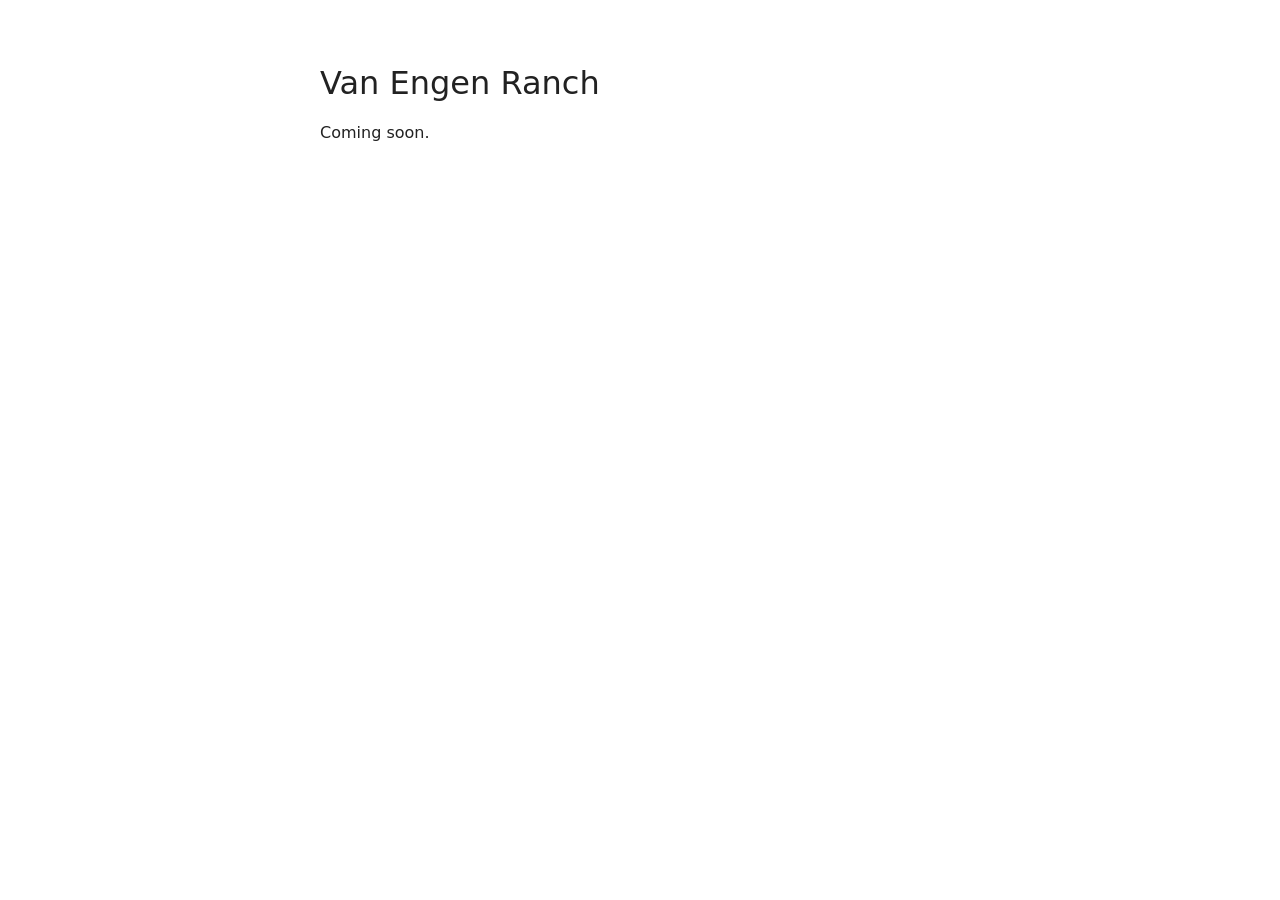
==== index.html @ 80fc8e25 "Initial commit: placeholder site" ====
<!DOCTYPE html>
<html lang="en">
<head>
  <meta charset="utf-8" />
  <meta name="viewport" content="width=device-width, initial-scale=1" />
  <title>Van Engen Ranch</title>
  <style>
    body { font-family: system-ui, sans-serif; max-width: 40rem; margin: 4rem auto; padding: 0 1rem; color: #222; }
    h1 { font-weight: 500; }
  </style>
</head>
<body>
  <h1>Van Engen Ranch</h1>
  <p>Coming soon.</p>
</body>
</html>
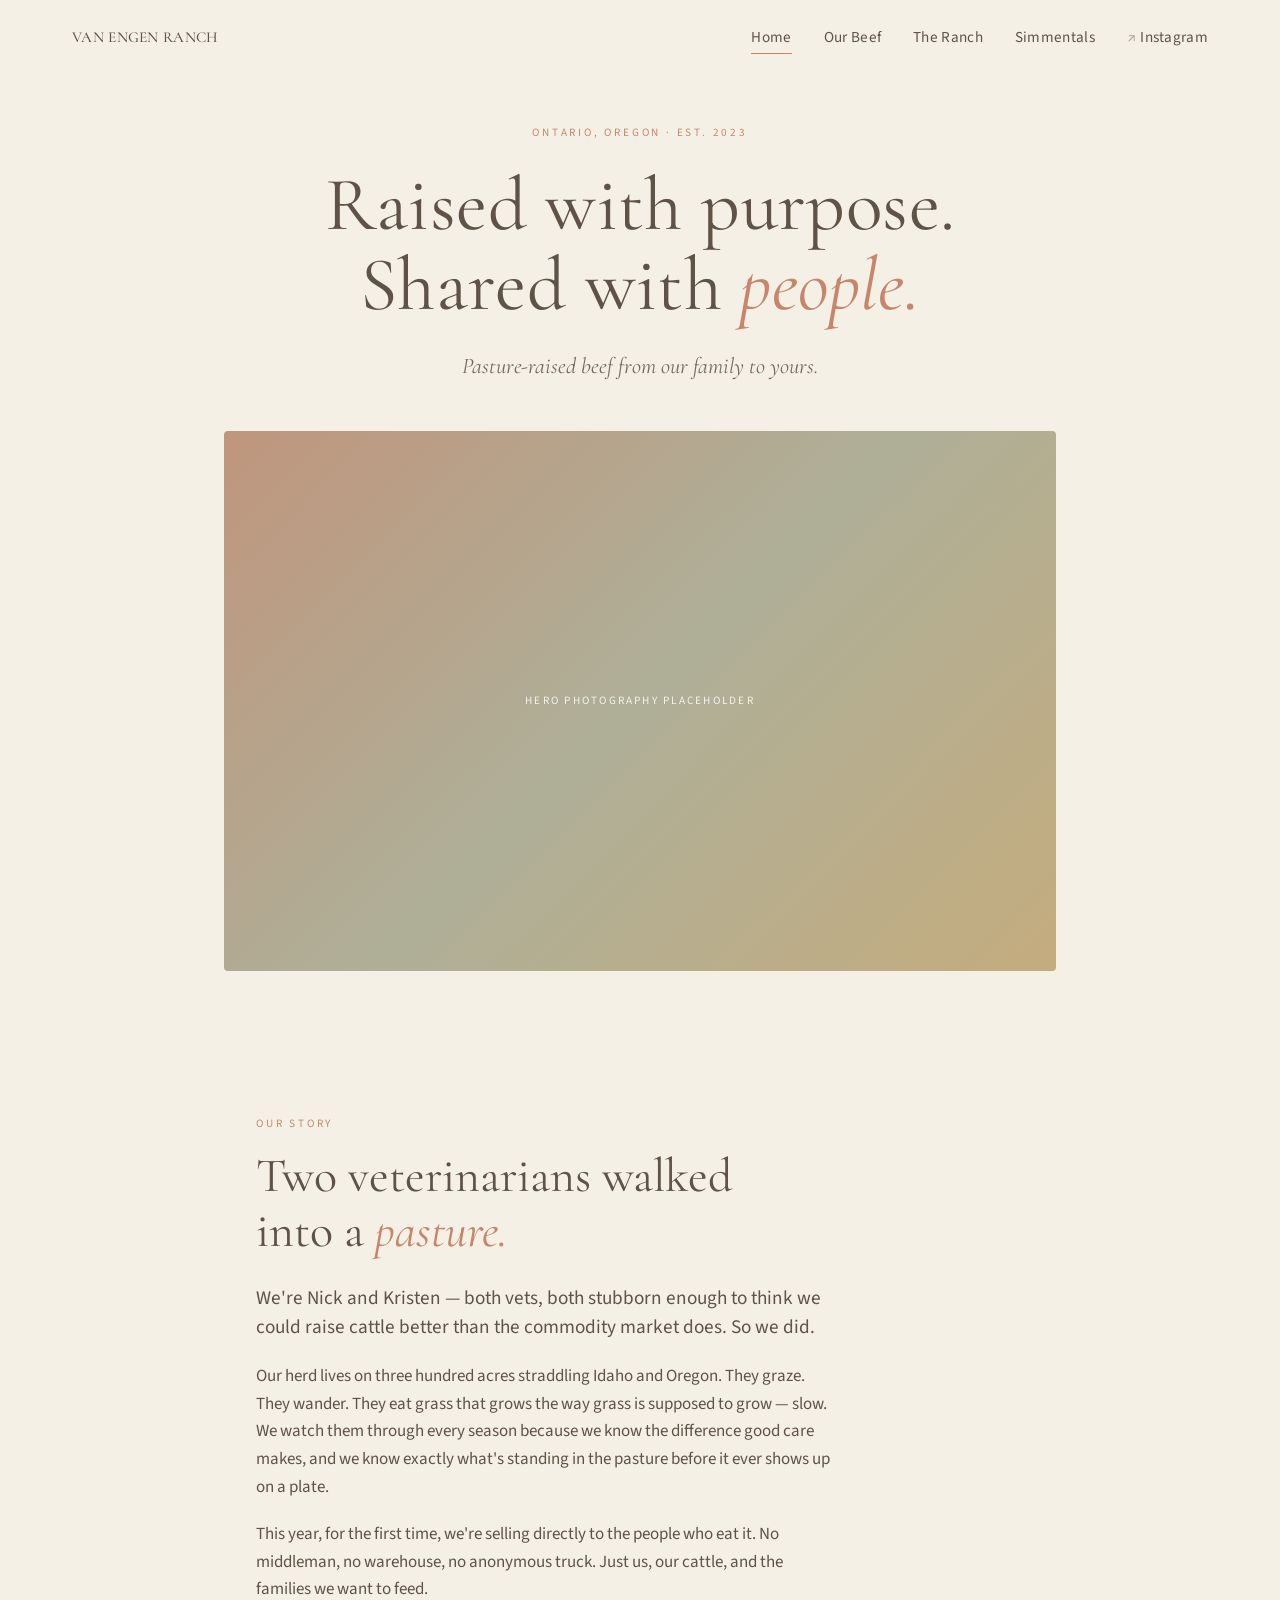
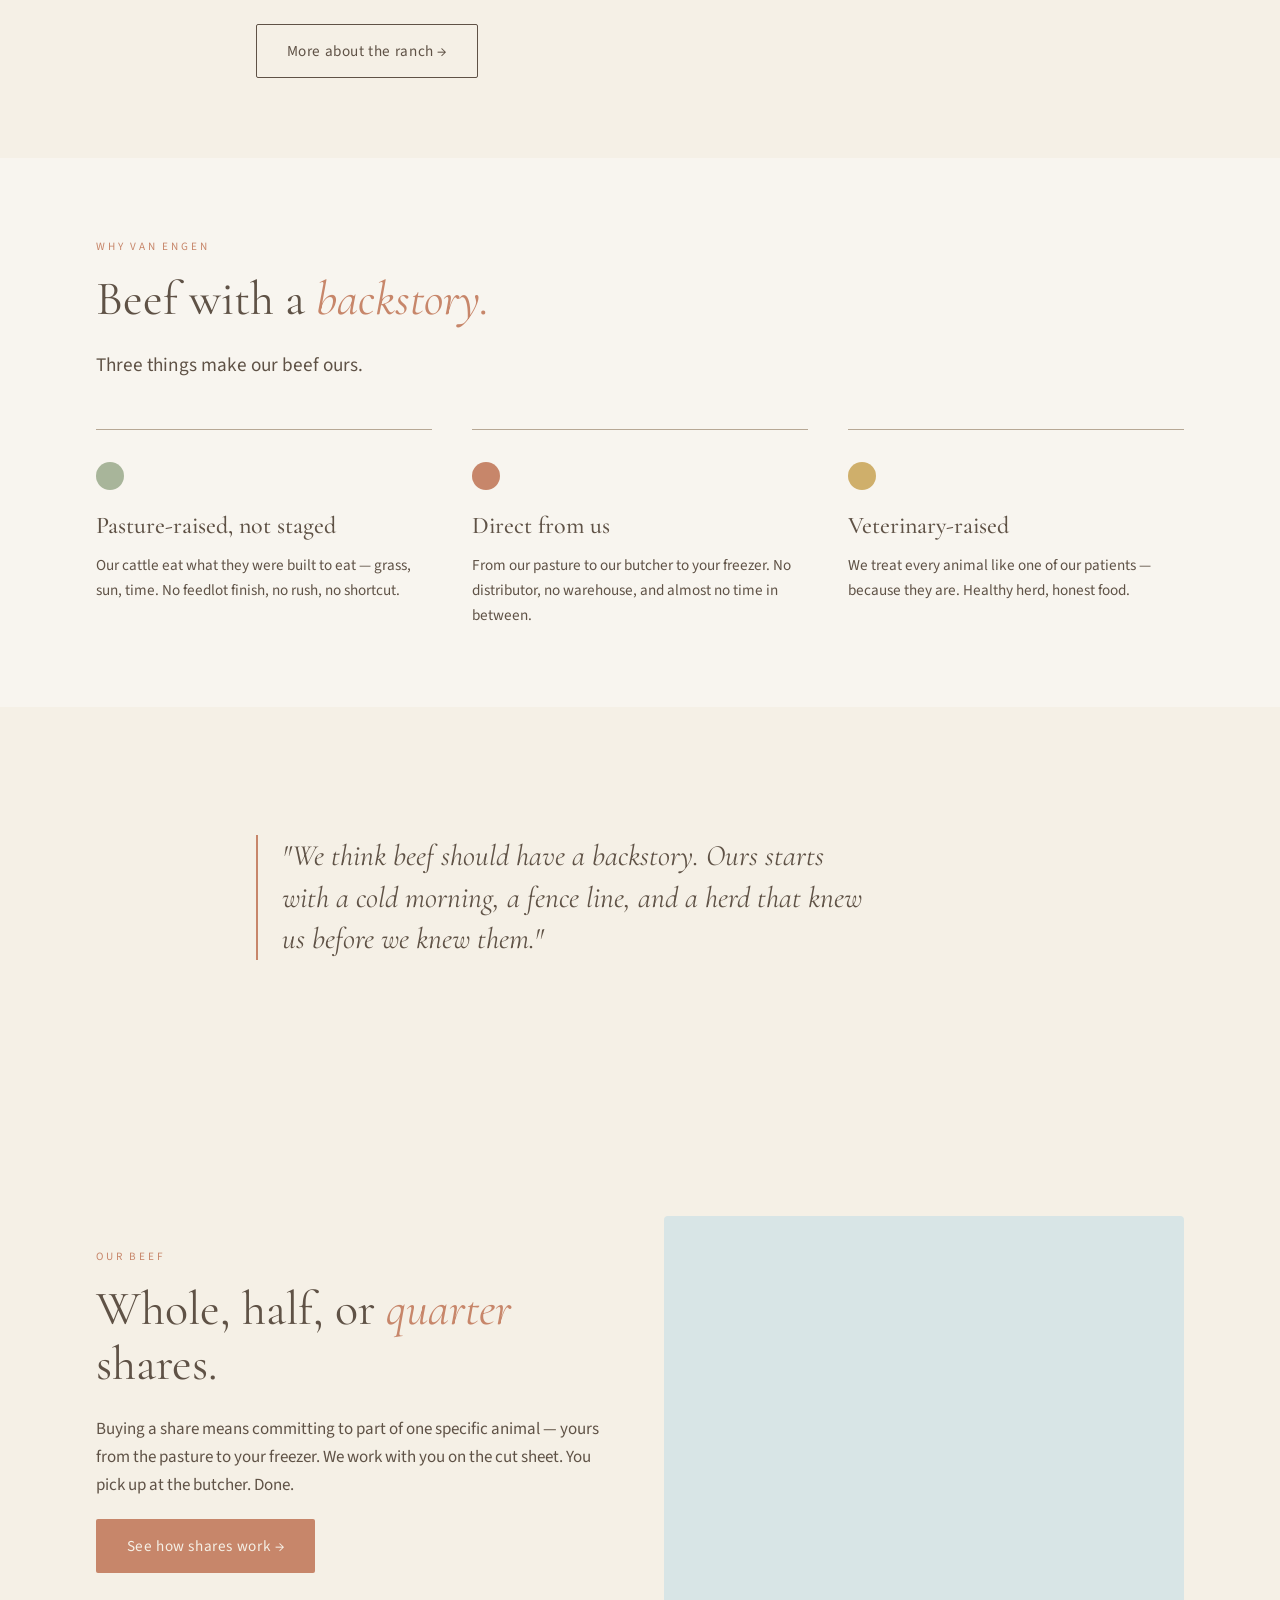
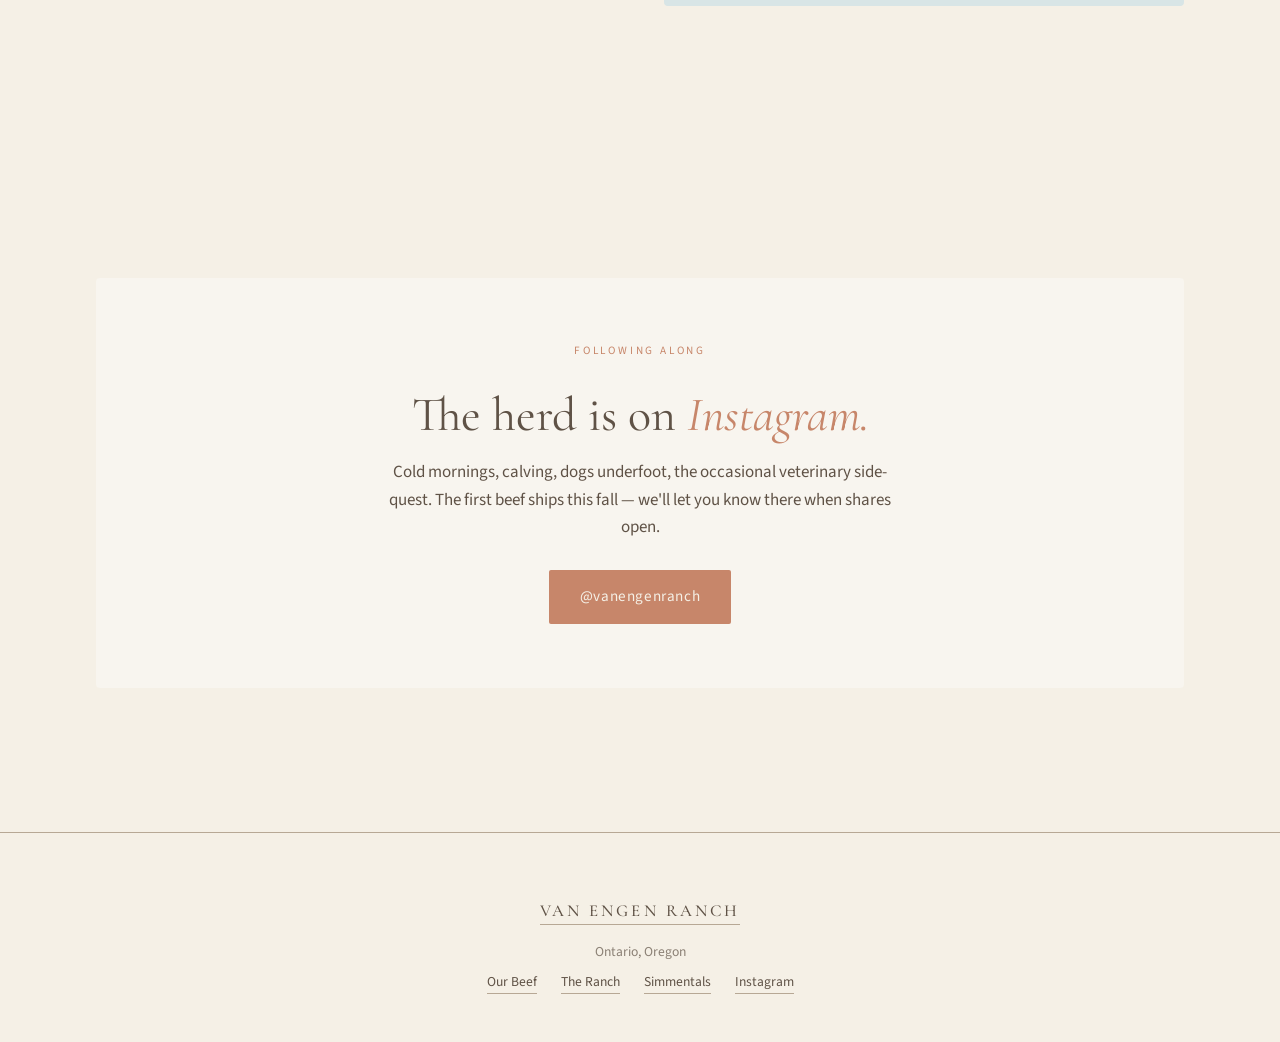
==== commit 632682f1: "Build consumer brand site + private Blueprint page - index.html: ranch-brand consumer home (cream/sa" ====
--- a/index.html
+++ b/index.html
@@ -1,16 +1,115 @@
 <!DOCTYPE html>
 <html lang="en">
 <head>
-  <meta charset="utf-8" />
-  <meta name="viewport" content="width=device-width, initial-scale=1" />
-  <title>Van Engen Ranch</title>
-  <style>
-    body { font-family: system-ui, sans-serif; max-width: 40rem; margin: 4rem auto; padding: 0 1rem; color: #222; }
-    h1 { font-weight: 500; }
-  </style>
+<meta charset="UTF-8">
+<meta name="viewport" content="width=device-width, initial-scale=1.0">
+<title>Van Engen Ranch — Pasture-raised beef from Ontario, Oregon</title>
+<meta name="description" content="Van Engen Ranch — pasture-raised beef from our family to yours. Two veterinarians raising cattle in Ontario, Oregon.">
+<link rel="preconnect" href="https://fonts.googleapis.com">
+<link rel="preconnect" href="https://fonts.gstatic.com" crossorigin>
+<link href="https://fonts.googleapis.com/css2?family=Cormorant+Garamond:ital,wght@0,400;0,500;0,600;1,400&family=Source+Sans+3:wght@300;400;500;600&display=swap" rel="stylesheet">
+<link rel="stylesheet" href="assets/css/ranch.css">
 </head>
 <body>
-  <h1>Van Engen Ranch</h1>
-  <p>Coming soon.</p>
+
+<nav class="site-nav">
+  <a href="/" class="brand">Van Engen Ranch</a>
+  <ul>
+    <li><a href="/" class="is-current">Home</a></li>
+    <li><a href="/beef.html">Our Beef</a></li>
+    <li><a href="/ranch.html">The Ranch</a></li>
+    <li><a href="/simmentals.html">Simmentals</a></li>
+    <li><a class="ig" href="https://instagram.com/vanengenranch" target="_blank" rel="noopener">Instagram</a></li>
+  </ul>
+</nav>
+
+<header class="hero">
+  <p class="hero-eyebrow">Ontario, Oregon · Est. 2023</p>
+  <h1>Raised with purpose.<br>Shared with <em>people.</em></h1>
+  <p class="hero-lede">Pasture-raised beef from our family to yours.</p>
+  <div class="photo hero-image"></div>
+</header>
+
+<section>
+  <div class="wrap narrow">
+    <p class="eyebrow">Our story</p>
+    <h2>Two veterinarians walked<br>into a <em>pasture.</em></h2>
+    <div class="prose">
+      <p class="lead">We're Nick and Kristen — both vets, both stubborn enough to think we could raise cattle better than the commodity market does. So we did.</p>
+      <p>Our herd lives on three hundred acres straddling Idaho and Oregon. They graze. They wander. They eat grass that grows the way grass is supposed to grow — slow. We watch them through every season because we know the difference good care makes, and we know exactly what's standing in the pasture before it ever shows up on a plate.</p>
+      <p>This year, for the first time, we're selling directly to the people who eat it. No middleman, no warehouse, no anonymous truck. Just us, our cattle, and the families we want to feed.</p>
+      <a class="btn btn-secondary" href="/ranch.html">More about the ranch →</a>
+    </div>
+  </div>
+</section>
+
+<section style="background: var(--bone);">
+  <div class="wrap">
+    <p class="eyebrow">Why Van Engen</p>
+    <h2>Beef with a <em>backstory.</em></h2>
+    <p class="lead">Three things make our beef ours.</p>
+
+    <div class="three-up">
+      <div class="feature">
+        <div class="icon sage"></div>
+        <h3>Pasture-raised, not staged</h3>
+        <p>Our cattle eat what they were built to eat — grass, sun, time. No feedlot finish, no rush, no shortcut.</p>
+      </div>
+      <div class="feature">
+        <div class="icon terracotta"></div>
+        <h3>Direct from us</h3>
+        <p>From our pasture to our butcher to your freezer. No distributor, no warehouse, and almost no time in between.</p>
+      </div>
+      <div class="feature">
+        <div class="icon straw"></div>
+        <h3>Veterinary-raised</h3>
+        <p>We treat every animal like one of our patients — because they are. Healthy herd, honest food.</p>
+      </div>
+    </div>
+  </div>
+</section>
+
+<section>
+  <div class="wrap narrow">
+    <blockquote class="pullquote">
+      "We think beef should have a backstory. Ours starts with a cold morning, a fence line, and a herd that knew us before we knew them."
+    </blockquote>
+  </div>
+</section>
+
+<section>
+  <div class="wrap">
+    <div class="split">
+      <div>
+        <p class="eyebrow">Our beef</p>
+        <h2>Whole, half, or <em>quarter</em> shares.</h2>
+        <p>Buying a share means committing to part of one specific animal — yours from the pasture to your freezer. We work with you on the cut sheet. You pick up at the butcher. Done.</p>
+        <a class="btn btn-primary" href="/beef.html">See how shares work →</a>
+      </div>
+      <div class="photo standard"></div>
+    </div>
+  </div>
+</section>
+
+<section>
+  <div class="cta-block">
+    <p class="eyebrow">Following along</p>
+    <h2>The herd is on <em>Instagram.</em></h2>
+    <p>Cold mornings, calving, dogs underfoot, the occasional veterinary side-quest. The first beef ships this fall — we'll let you know there when shares open.</p>
+    <a class="btn btn-primary" href="https://instagram.com/vanengenranch" target="_blank" rel="noopener">@vanengenranch</a>
+  </div>
+</section>
+
+<footer class="site-footer">
+  <a href="/" class="brand">Van Engen Ranch</a>
+  <div class="meta">Ontario, Oregon</div>
+  <div class="footer-links">
+    <a href="/beef.html">Our Beef</a>
+    <a href="/ranch.html">The Ranch</a>
+    <a href="/simmentals.html">Simmentals</a>
+    <a href="https://instagram.com/vanengenranch" target="_blank" rel="noopener">Instagram</a>
+  </div>
+</footer>
+
 </body>
 </html>
--- a/assets/css/ranch.css
+++ b/assets/css/ranch.css
@@ -0,0 +1,361 @@
+:root {
+  --cream: #F5F0E6;
+  --bone: #F8F5EF;
+  --sage: #A8B59A;
+  --terracotta: #C7866A;
+  --terracotta-dim: #b67159;
+  --golden-straw: #CFAF6B;
+  --sky-haze: #D8E5E6;
+  --earth-ink: #5F5246;
+  --weathered-wood: #B7A895;
+  --faded-denim: #8294A1;
+  --display: 'Cormorant Garamond', Georgia, serif;
+  --body: 'Source Sans 3', system-ui, -apple-system, sans-serif;
+  --content-width: 68rem;
+  --reading-width: 36rem;
+}
+
+*, *::before, *::after { box-sizing: border-box; margin: 0; padding: 0; }
+html { scroll-behavior: smooth; }
+body {
+  background: var(--cream);
+  color: var(--earth-ink);
+  font-family: var(--body);
+  font-size: 1.0625rem;
+  line-height: 1.625;
+  -webkit-font-smoothing: antialiased;
+}
+
+a { color: inherit; }
+
+/* NAV */
+.site-nav {
+  display: flex;
+  justify-content: space-between;
+  align-items: center;
+  padding: 1.5rem 2rem;
+  max-width: 1200px;
+  margin: 0 auto;
+  flex-wrap: wrap;
+  gap: 1rem;
+}
+.brand {
+  font-family: var(--display);
+  font-size: 1.05rem;
+  font-weight: 500;
+  letter-spacing: 0.18em;
+  text-transform: uppercase;
+  color: var(--earth-ink);
+  text-decoration: none;
+}
+.site-nav ul {
+  list-style: none;
+  display: flex;
+  gap: 2rem;
+  align-items: center;
+}
+.site-nav a {
+  color: var(--earth-ink);
+  text-decoration: none;
+  font-size: 0.95rem;
+  letter-spacing: 0.02em;
+  transition: color 0.15s;
+  position: relative;
+}
+.site-nav a:hover { color: var(--terracotta); }
+.site-nav a.is-current::after {
+  content: '';
+  position: absolute;
+  left: 0; right: 0; bottom: -6px;
+  height: 1px;
+  background: var(--terracotta);
+}
+.site-nav .ig::before {
+  content: '↗';
+  margin-right: 0.25rem;
+  opacity: 0.5;
+}
+
+/* HERO */
+.hero {
+  padding: 3rem 2rem 4rem;
+  text-align: center;
+  max-width: 56rem;
+  margin: 0 auto;
+}
+.hero-eyebrow {
+  font-size: 0.7rem;
+  letter-spacing: 0.25em;
+  text-transform: uppercase;
+  color: var(--terracotta);
+  margin-bottom: 1.5rem;
+}
+.hero h1 {
+  font-family: var(--display);
+  font-weight: 400;
+  font-size: clamp(2.6rem, 6vw, 4.75rem);
+  line-height: 1.05;
+  letter-spacing: 0.005em;
+  margin-bottom: 1.5rem;
+  color: var(--earth-ink);
+}
+.hero h1 em { font-style: italic; color: var(--terracotta); }
+.hero-lede {
+  font-family: var(--display);
+  font-style: italic;
+  font-weight: 400;
+  font-size: clamp(1.15rem, 2vw, 1.4rem);
+  color: var(--earth-ink);
+  opacity: 0.85;
+  max-width: 32rem;
+  margin: 0 auto;
+  line-height: 1.5;
+}
+
+/* PHOTO PLACEHOLDERS */
+.photo {
+  background: var(--sky-haze);
+  border-radius: 4px;
+  display: grid;
+  place-content: center;
+  font-size: 0.7rem;
+  letter-spacing: 0.2em;
+  text-transform: uppercase;
+  color: var(--faded-denim);
+  position: relative;
+  overflow: hidden;
+}
+.photo.wide { aspect-ratio: 16 / 9; }
+.photo.tall { aspect-ratio: 3 / 4; }
+.photo.square { aspect-ratio: 1 / 1; }
+.photo.standard { aspect-ratio: 4 / 3; }
+.photo.hero-image {
+  margin-top: 3rem;
+  height: 60vh;
+  min-height: 380px;
+  background:
+    linear-gradient(135deg, rgba(199,134,106,0.55) 0%, rgba(168,181,154,0.55) 50%, rgba(207,175,107,0.55) 100%),
+    var(--weathered-wood);
+}
+.photo.hero-image::after {
+  content: 'Hero photography placeholder';
+  color: rgba(255,255,255,0.85);
+}
+
+/* SECTIONS */
+section { padding: 5rem 2rem; }
+.wrap {
+  max-width: var(--content-width);
+  margin: 0 auto;
+}
+.wrap.narrow { max-width: 48rem; }
+.wrap.reading { max-width: var(--reading-width); }
+
+.eyebrow {
+  font-size: 0.7rem;
+  letter-spacing: 0.25em;
+  text-transform: uppercase;
+  color: var(--terracotta);
+  margin-bottom: 1rem;
+}
+
+h2 {
+  font-family: var(--display);
+  font-weight: 400;
+  font-size: clamp(2rem, 4vw, 3rem);
+  line-height: 1.15;
+  margin-bottom: 1.5rem;
+  color: var(--earth-ink);
+}
+h2 em { font-style: italic; color: var(--terracotta); }
+
+h3 {
+  font-family: var(--display);
+  font-weight: 500;
+  font-size: 1.5rem;
+  margin-bottom: 0.5rem;
+  color: var(--earth-ink);
+}
+
+p { margin-bottom: 1.25rem; }
+p.lead {
+  font-size: 1.2rem;
+  line-height: 1.55;
+  max-width: var(--reading-width);
+}
+.prose p { max-width: var(--reading-width); }
+
+/* THREE-UP */
+.three-up {
+  display: grid;
+  grid-template-columns: repeat(auto-fit, minmax(220px, 1fr));
+  gap: 2.5rem;
+  margin-top: 3rem;
+}
+.feature {
+  padding-top: 2rem;
+  border-top: 1px solid var(--weathered-wood);
+}
+.feature .icon {
+  width: 1.75rem;
+  height: 1.75rem;
+  border-radius: 50%;
+  margin-bottom: 1rem;
+}
+.feature .icon.sage { background: var(--sage); }
+.feature .icon.terracotta { background: var(--terracotta); }
+.feature .icon.straw { background: var(--golden-straw); }
+.feature p {
+  font-size: 0.95rem;
+  margin-bottom: 0;
+}
+
+/* PULL QUOTE */
+.pullquote {
+  font-family: var(--display);
+  font-style: italic;
+  font-weight: 400;
+  font-size: clamp(1.4rem, 3vw, 1.85rem);
+  line-height: 1.4;
+  color: var(--earth-ink);
+  border-left: 2px solid var(--terracotta);
+  padding-left: 1.5rem;
+  margin: 3rem 0;
+  max-width: 38rem;
+}
+
+/* BUTTONS */
+.btn {
+  display: inline-block;
+  padding: 0.85rem 1.85rem;
+  font-family: var(--body);
+  font-size: 0.95rem;
+  letter-spacing: 0.04em;
+  border-radius: 2px;
+  text-decoration: none;
+  transition: all 0.15s;
+  border: 1px solid transparent;
+  cursor: pointer;
+}
+.btn-primary { background: var(--terracotta); color: var(--cream); }
+.btn-primary:hover { background: var(--terracotta-dim); }
+.btn-secondary {
+  background: transparent;
+  color: var(--earth-ink);
+  border-color: var(--earth-ink);
+}
+.btn-secondary:hover { background: var(--earth-ink); color: var(--cream); }
+
+/* PHOTO GRID */
+.photo-grid {
+  display: grid;
+  grid-template-columns: repeat(auto-fit, minmax(220px, 1fr));
+  gap: 1rem;
+  margin: 3rem 0;
+}
+.photo-grid .photo { aspect-ratio: 1; }
+
+/* SHARE OPTIONS */
+.shares {
+  display: grid;
+  grid-template-columns: repeat(auto-fit, minmax(220px, 1fr));
+  gap: 1.5rem;
+  margin-top: 3rem;
+}
+.share {
+  background: var(--bone);
+  border: 1px solid var(--weathered-wood);
+  padding: 2rem;
+  border-radius: 4px;
+}
+.share .label {
+  font-size: 0.7rem;
+  letter-spacing: 0.2em;
+  text-transform: uppercase;
+  color: var(--terracotta);
+  margin-bottom: 0.5rem;
+}
+.share h3 { font-size: 1.75rem; margin-bottom: 0.75rem; }
+.share .yield {
+  font-family: var(--display);
+  font-style: italic;
+  font-size: 1.05rem;
+  color: var(--earth-ink);
+  opacity: 0.8;
+  margin-bottom: 1rem;
+}
+.share p {
+  font-size: 0.92rem;
+  margin-bottom: 0;
+}
+.share.featured {
+  background: var(--sky-haze);
+  border-color: var(--faded-denim);
+}
+
+/* CTA BLOCK */
+.cta-block {
+  text-align: center;
+  background: var(--bone);
+  padding: 4rem 2rem;
+  border-radius: 4px;
+  margin: 4rem auto 0;
+  max-width: var(--content-width);
+}
+.cta-block h2 { margin-bottom: 1rem; }
+.cta-block p { max-width: 32rem; margin: 0 auto 1.75rem; }
+
+/* SPLIT (image + text) */
+.split {
+  display: grid;
+  grid-template-columns: 1fr 1fr;
+  gap: 3rem;
+  align-items: center;
+  margin: 3rem 0;
+}
+.split.reverse { direction: rtl; }
+.split.reverse > * { direction: ltr; }
+@media (max-width: 720px) {
+  .split { grid-template-columns: 1fr; gap: 2rem; }
+}
+
+/* FOOTER */
+.site-footer {
+  margin-top: 4rem;
+  padding: 4rem 2rem 3rem;
+  text-align: center;
+  border-top: 1px solid var(--weathered-wood);
+}
+.site-footer .brand { display: inline-block; margin-bottom: 1rem; }
+.site-footer .meta {
+  font-size: 0.85rem;
+  color: var(--earth-ink);
+  opacity: 0.7;
+  margin-bottom: 0.5rem;
+}
+.site-footer a {
+  color: var(--earth-ink);
+  text-decoration: none;
+  border-bottom: 1px solid var(--weathered-wood);
+  transition: color 0.15s, border-color 0.15s;
+}
+.site-footer a:hover {
+  color: var(--terracotta);
+  border-color: var(--terracotta);
+}
+.site-footer .footer-links {
+  display: flex;
+  justify-content: center;
+  gap: 1.5rem;
+  flex-wrap: wrap;
+  margin-top: 0.5rem;
+  font-size: 0.85rem;
+}
+
+@media (max-width: 640px) {
+  .site-nav { padding: 1rem 1.25rem; }
+  .site-nav ul { gap: 1.1rem; font-size: 0.88rem; }
+  section { padding: 3.5rem 1.25rem; }
+  .hero { padding: 2rem 1.25rem 3rem; }
+  .pullquote { padding-left: 1rem; margin: 2rem 0; }
+}
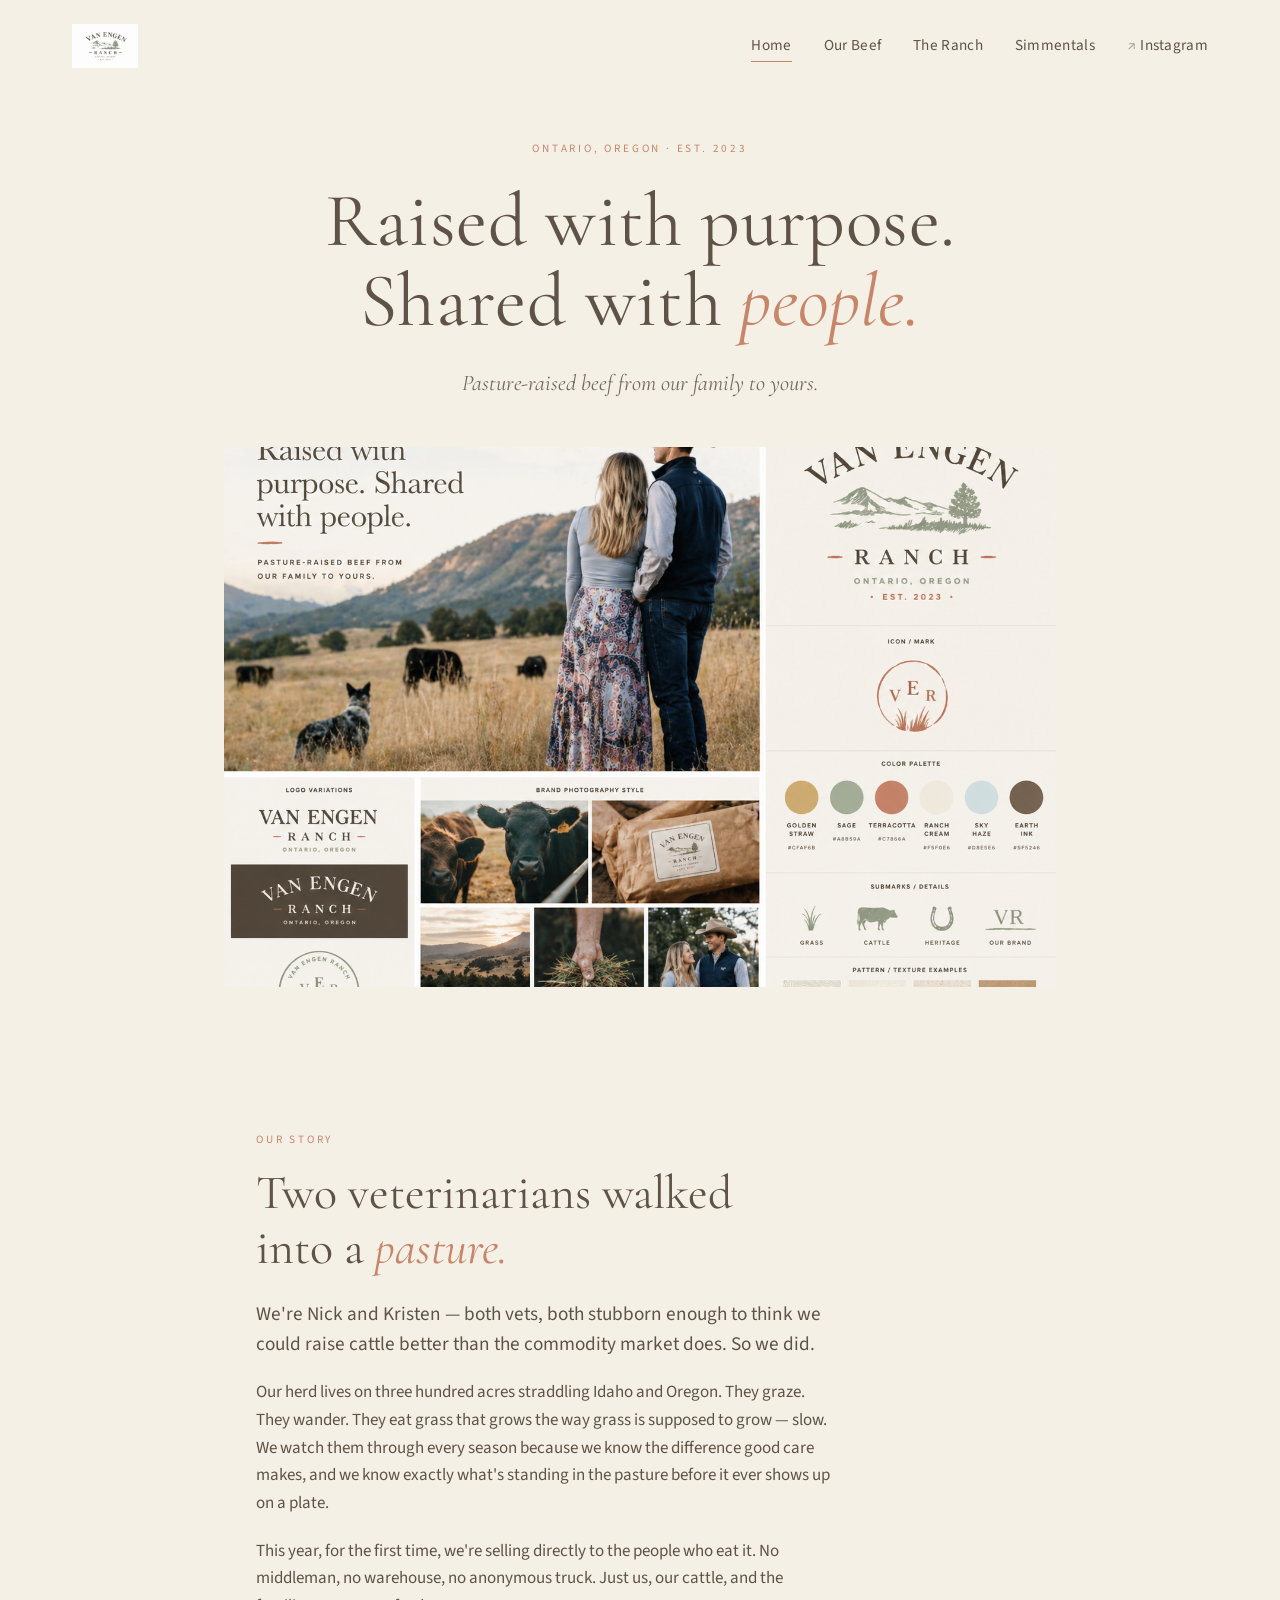
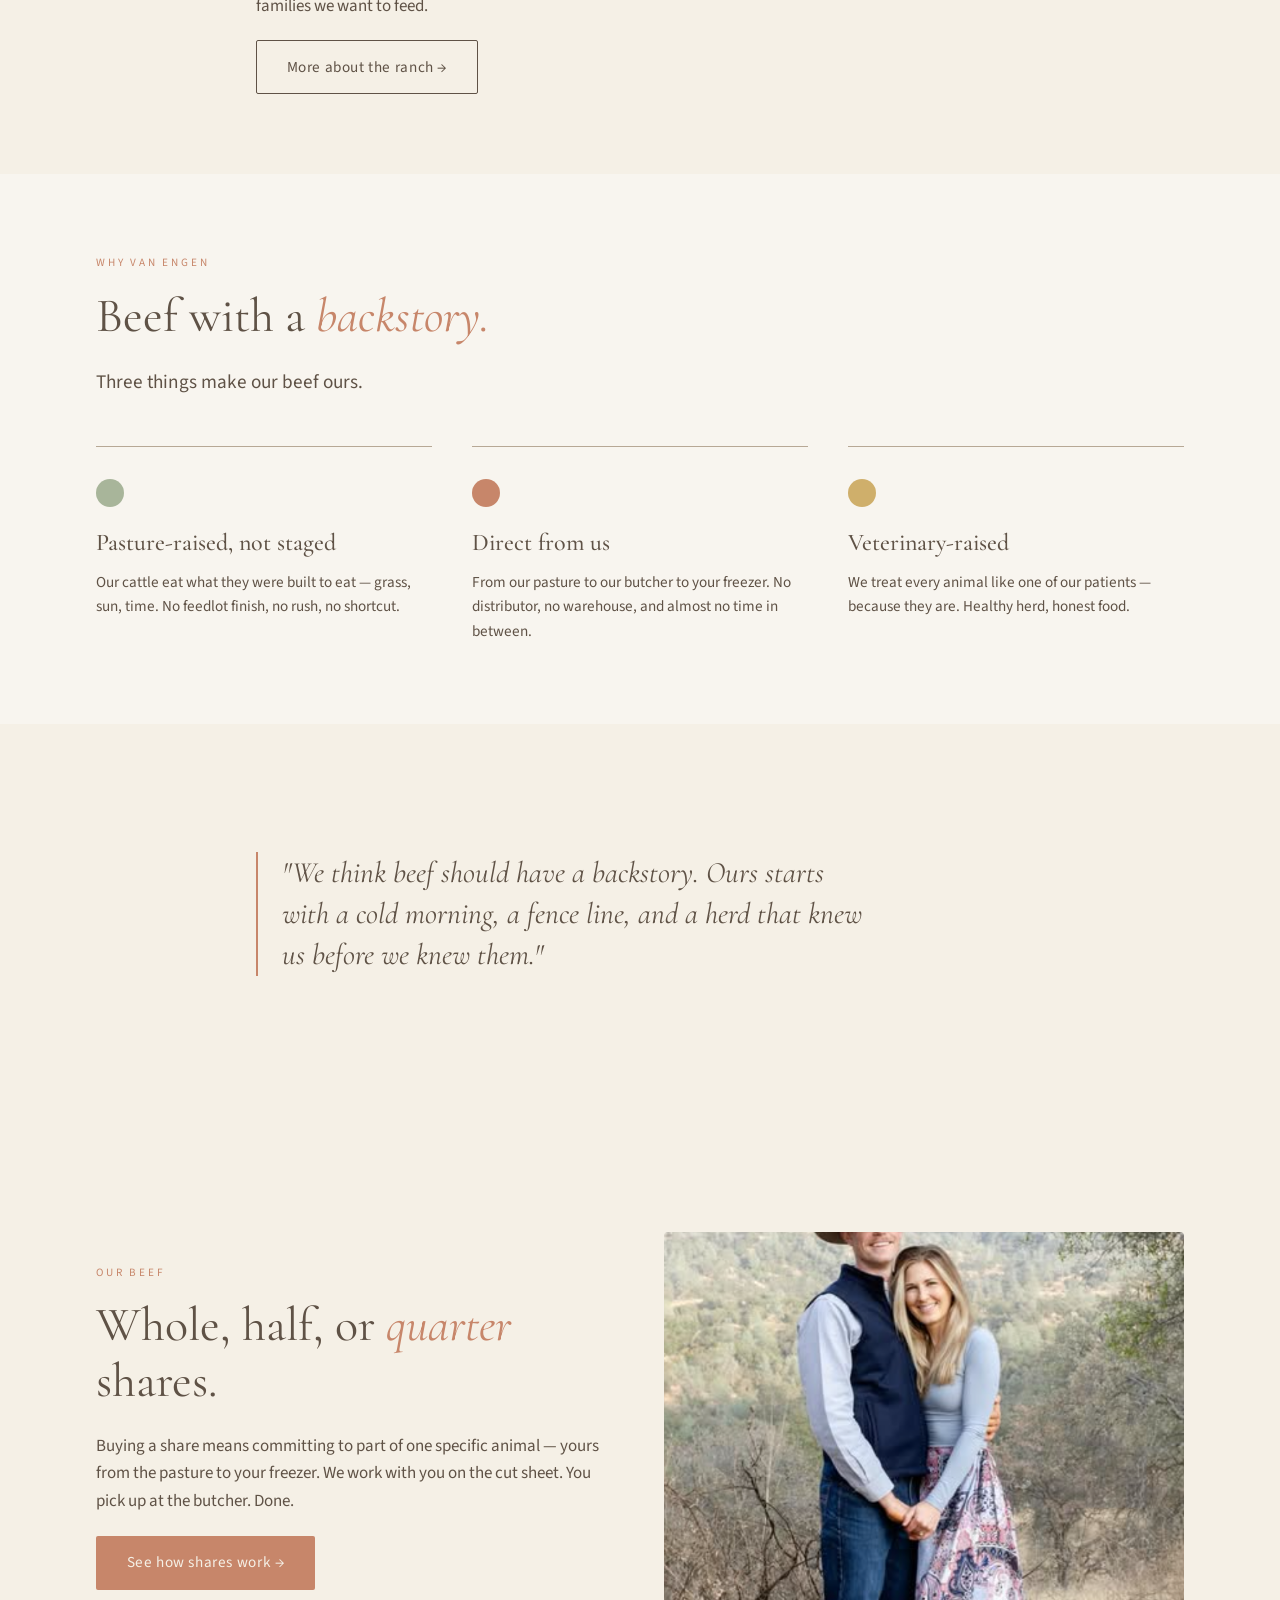
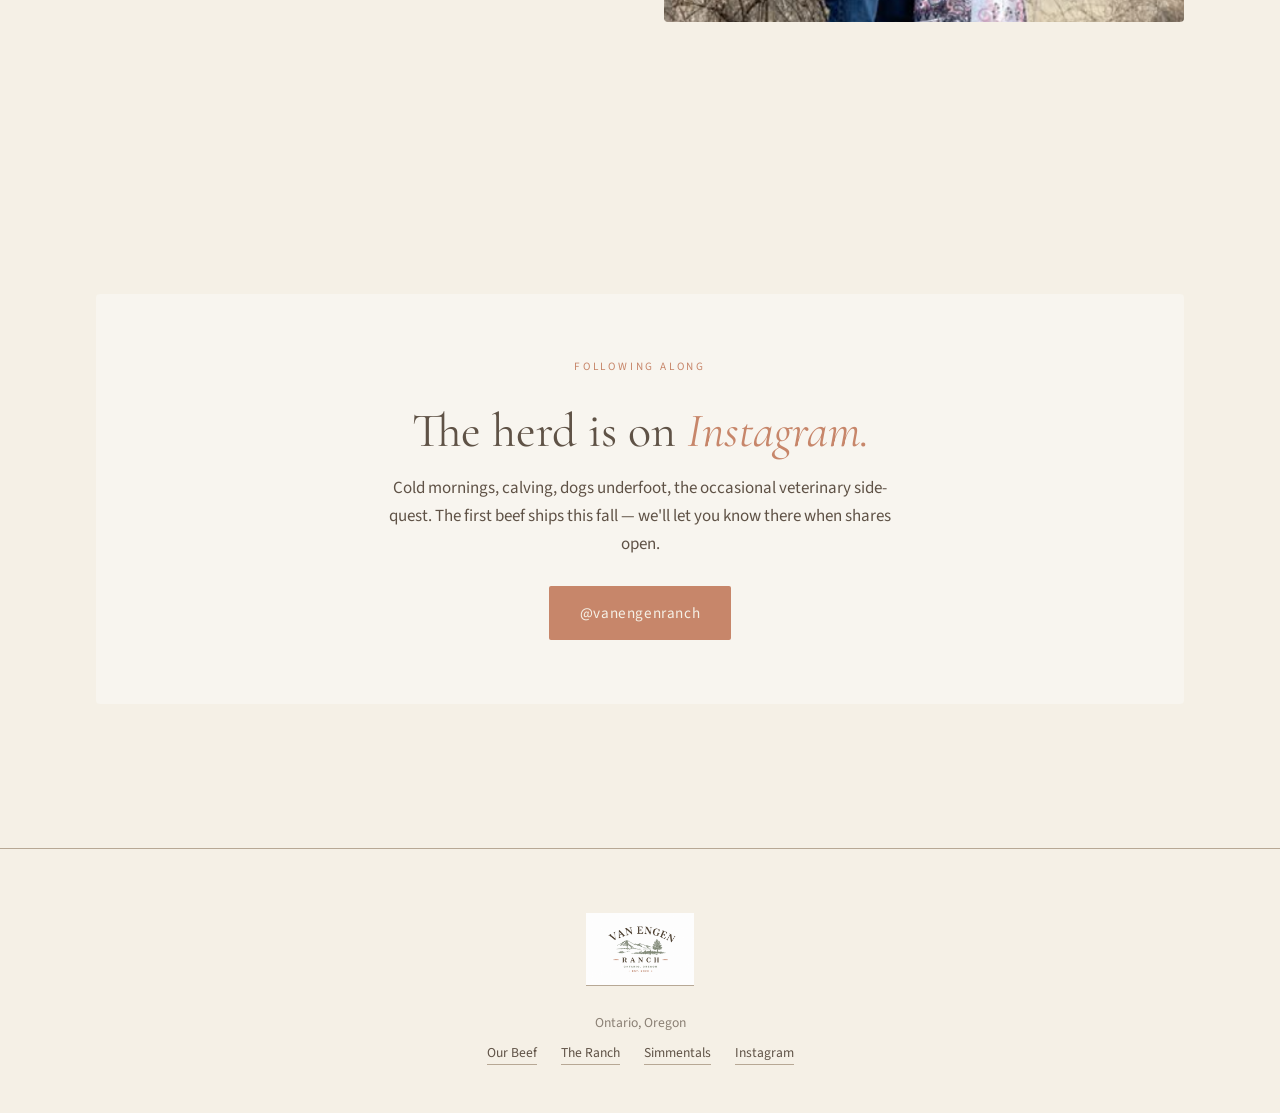
==== commit b37ceac4: "Wire in logo (nav/footer) and moodboard/couple photo as hero images" ====
--- a/index.html
+++ b/index.html
@@ -13,7 +13,7 @@
 <body>
 
 <nav class="site-nav">
-  <a href="/" class="brand">Van Engen Ranch</a>
+  <a href="/" class="brand" aria-label="Van Engen Ranch"><img src="assets/Logo.png" alt="Van Engen Ranch"></a>
   <ul>
     <li><a href="/" class="is-current">Home</a></li>
     <li><a href="/beef.html">Our Beef</a></li>
@@ -27,7 +27,7 @@
   <p class="hero-eyebrow">Ontario, Oregon · Est. 2023</p>
   <h1>Raised with purpose.<br>Shared with <em>people.</em></h1>
   <p class="hero-lede">Pasture-raised beef from our family to yours.</p>
-  <div class="photo hero-image"></div>
+  <div class="photo hero-image has-image" style="background-image: url('assets/BrandMoodboard.png');"></div>
 </header>
 
 <section>
@@ -86,7 +86,7 @@
         <p>Buying a share means committing to part of one specific animal — yours from the pasture to your freezer. We work with you on the cut sheet. You pick up at the butcher. Done.</p>
         <a class="btn btn-primary" href="/beef.html">See how shares work →</a>
       </div>
-      <div class="photo standard"></div>
+      <div class="photo standard has-image" style="background-image: url('assets/KP_Nick.png');"></div>
     </div>
   </div>
 </section>
@@ -101,7 +101,7 @@
 </section>
 
 <footer class="site-footer">
-  <a href="/" class="brand">Van Engen Ranch</a>
+  <a href="/" class="brand" aria-label="Van Engen Ranch"><img src="assets/Logo.png" alt="Van Engen Ranch"></a>
   <div class="meta">Ontario, Oregon</div>
   <div class="footer-links">
     <a href="/beef.html">Our Beef</a>
--- a/assets/css/ranch.css
+++ b/assets/css/ranch.css
@@ -47,6 +47,17 @@
   text-transform: uppercase;
   color: var(--earth-ink);
   text-decoration: none;
+  display: inline-flex;
+  align-items: center;
+}
+.brand img {
+  display: block;
+  height: 44px;
+  width: auto;
+}
+.site-footer .brand img {
+  height: 72px;
+  margin: 0 auto;
 }
 .site-nav ul {
   list-style: none;
@@ -141,6 +152,11 @@
   content: 'Hero photography placeholder';
   color: rgba(255,255,255,0.85);
 }
+.photo.has-image {
+  background-size: cover;
+  background-position: center;
+}
+.photo.has-image::after { content: none; }
 
 /* SECTIONS */
 section { padding: 5rem 2rem; }
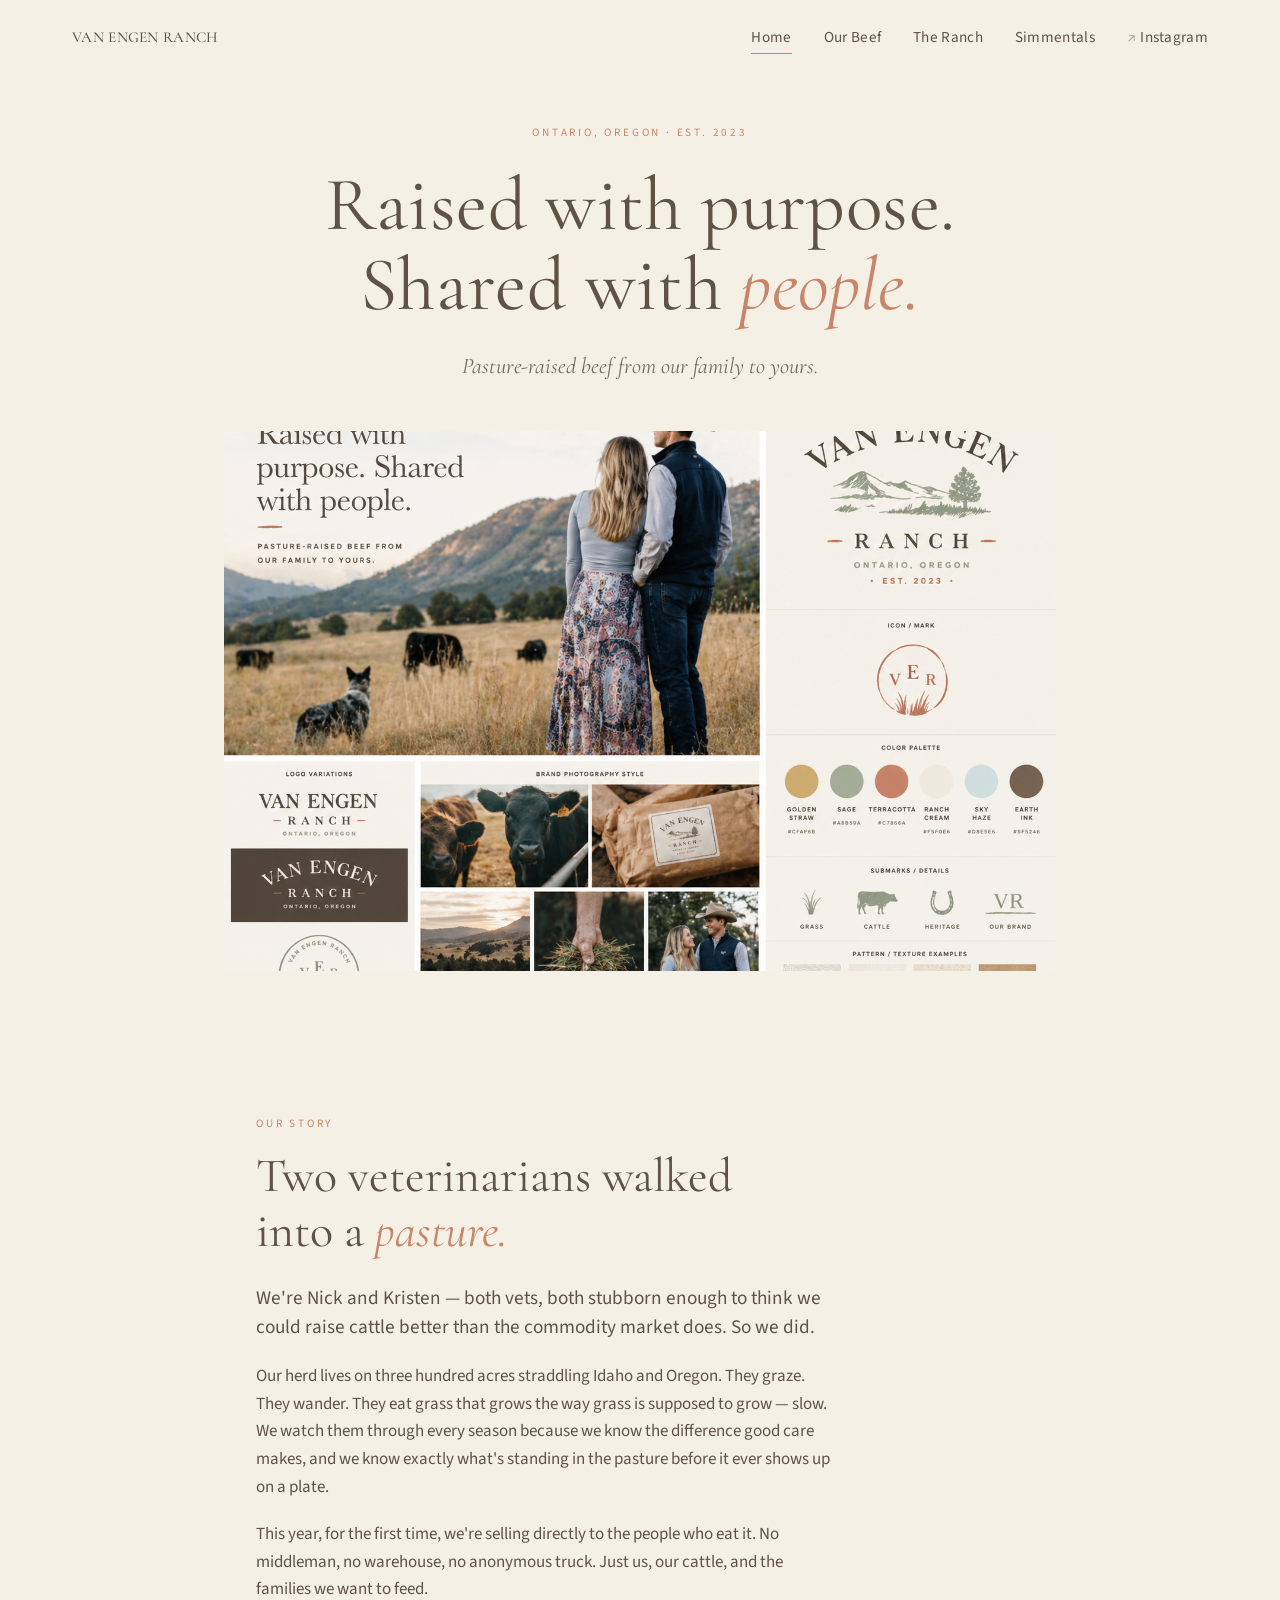
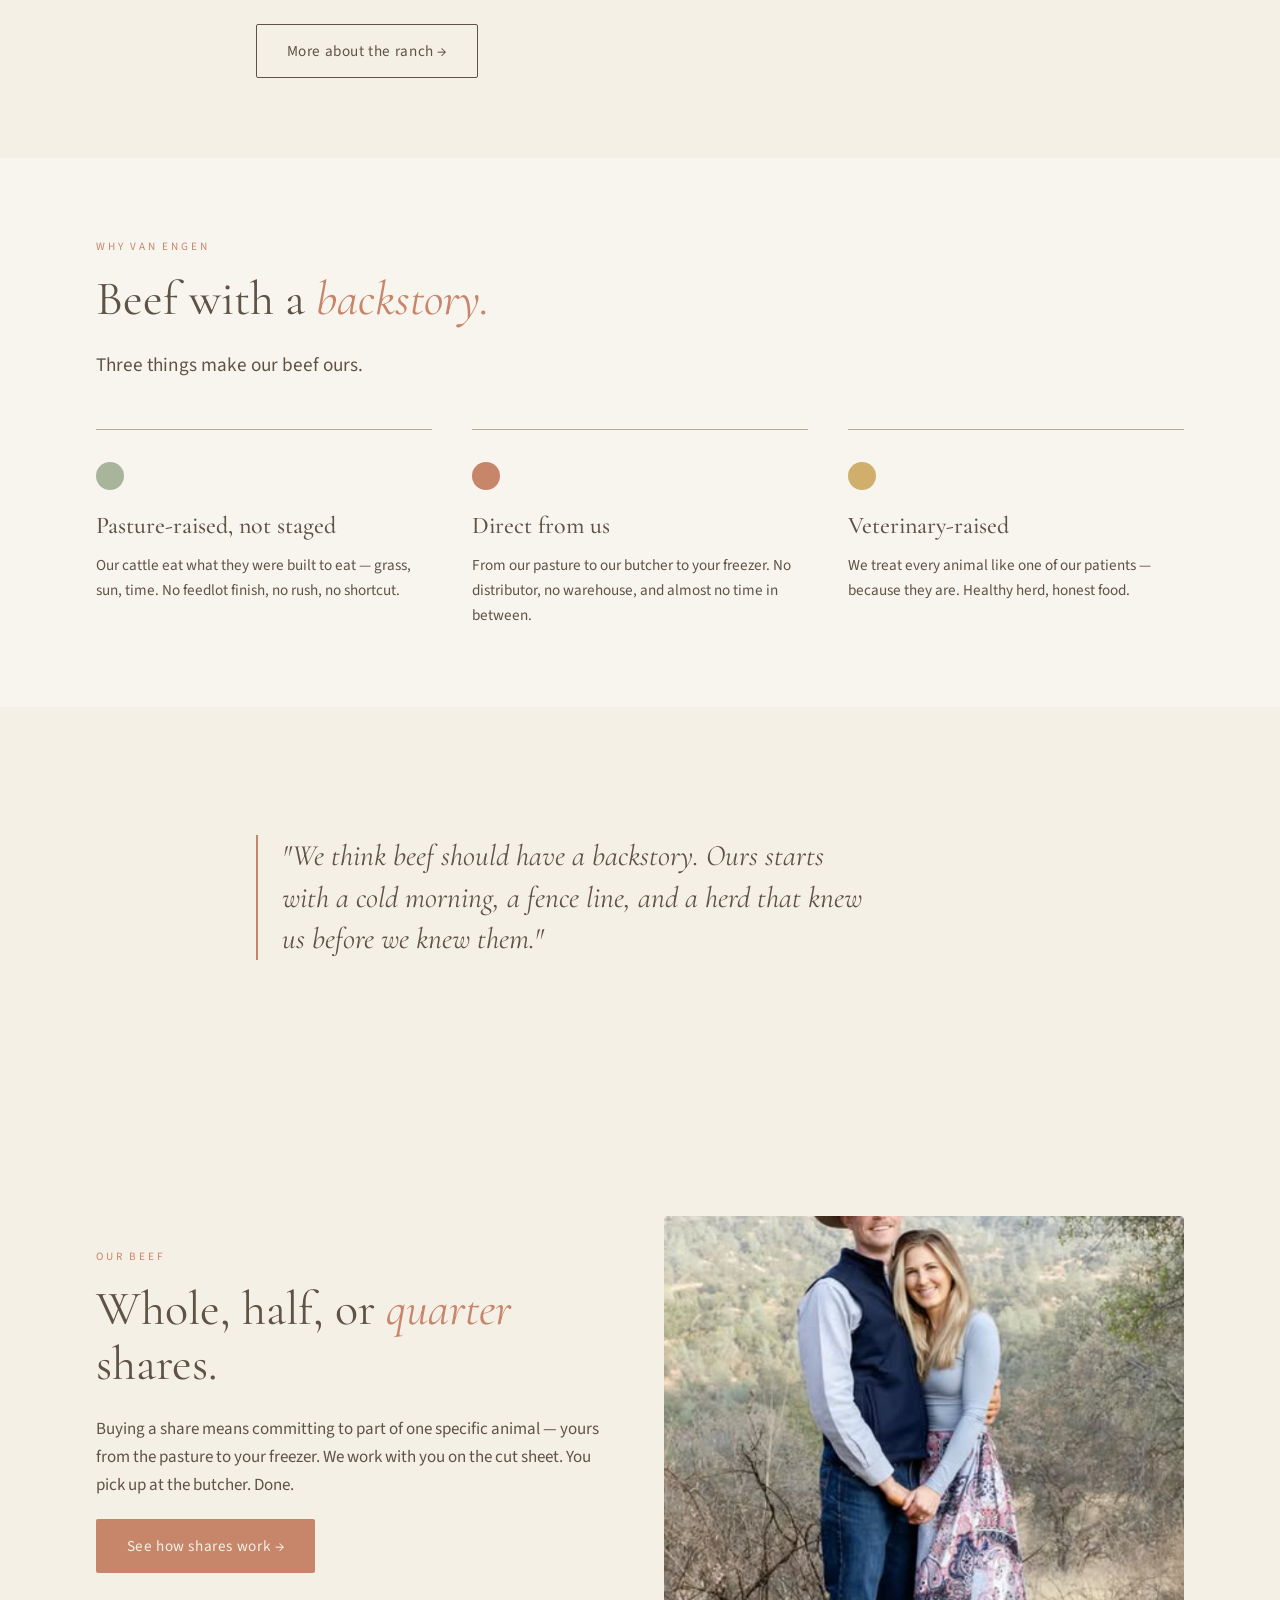
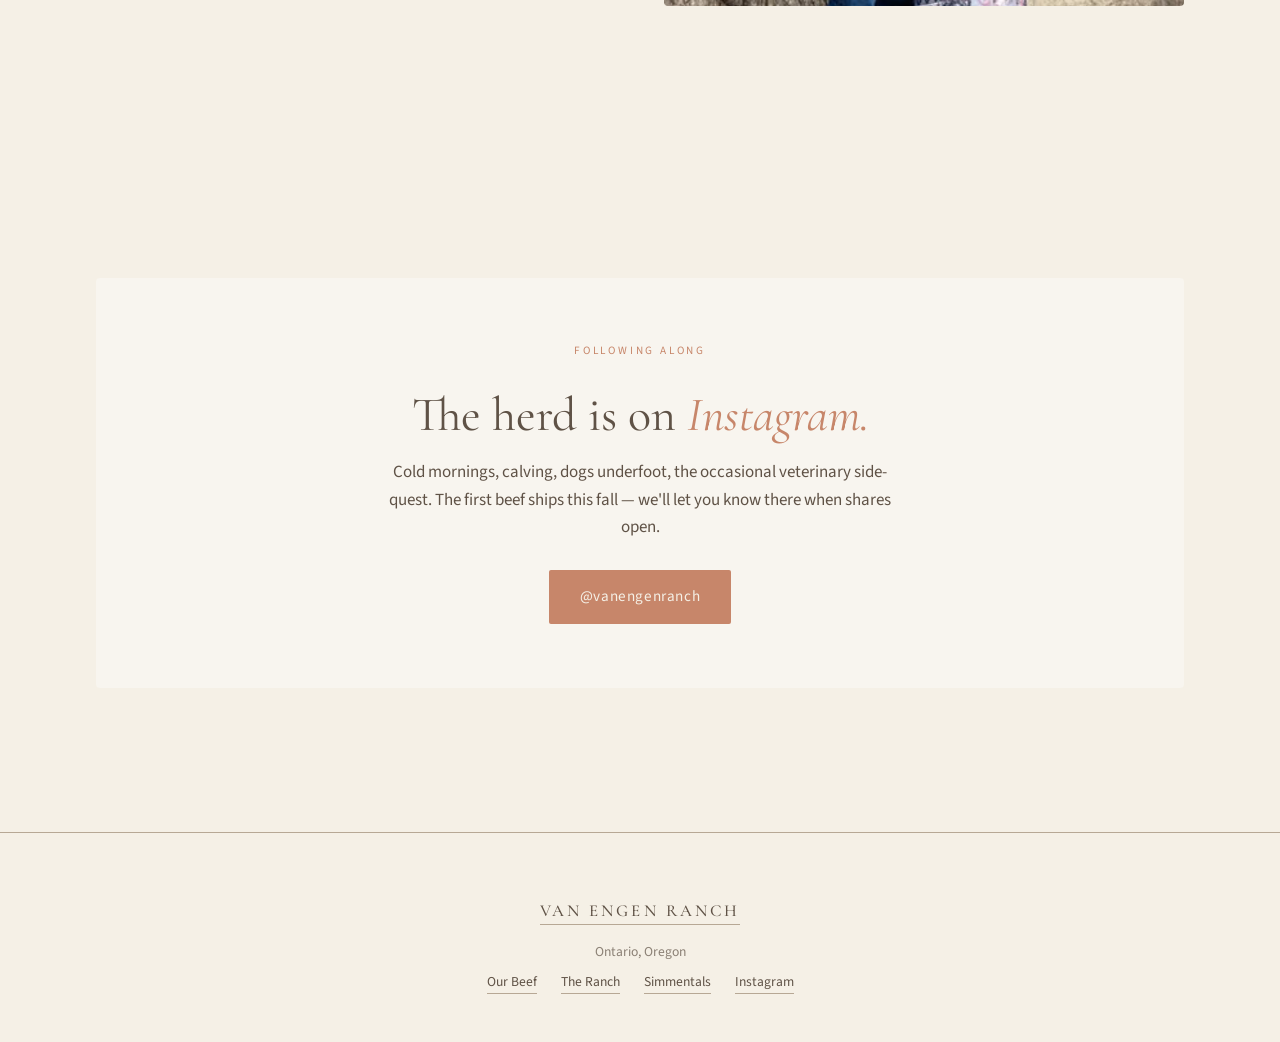
==== commit 20c06321: "Revert nav/footer wordmark to text" ====
--- a/index.html
+++ b/index.html
@@ -13,7 +13,7 @@
 <body>
 
 <nav class="site-nav">
-  <a href="/" class="brand" aria-label="Van Engen Ranch"><img src="assets/Logo.png" alt="Van Engen Ranch"></a>
+  <a href="/" class="brand">Van Engen Ranch</a>
   <ul>
     <li><a href="/" class="is-current">Home</a></li>
     <li><a href="/beef.html">Our Beef</a></li>
@@ -101,7 +101,7 @@
 </section>
 
 <footer class="site-footer">
-  <a href="/" class="brand" aria-label="Van Engen Ranch"><img src="assets/Logo.png" alt="Van Engen Ranch"></a>
+  <a href="/" class="brand">Van Engen Ranch</a>
   <div class="meta">Ontario, Oregon</div>
   <div class="footer-links">
     <a href="/beef.html">Our Beef</a>
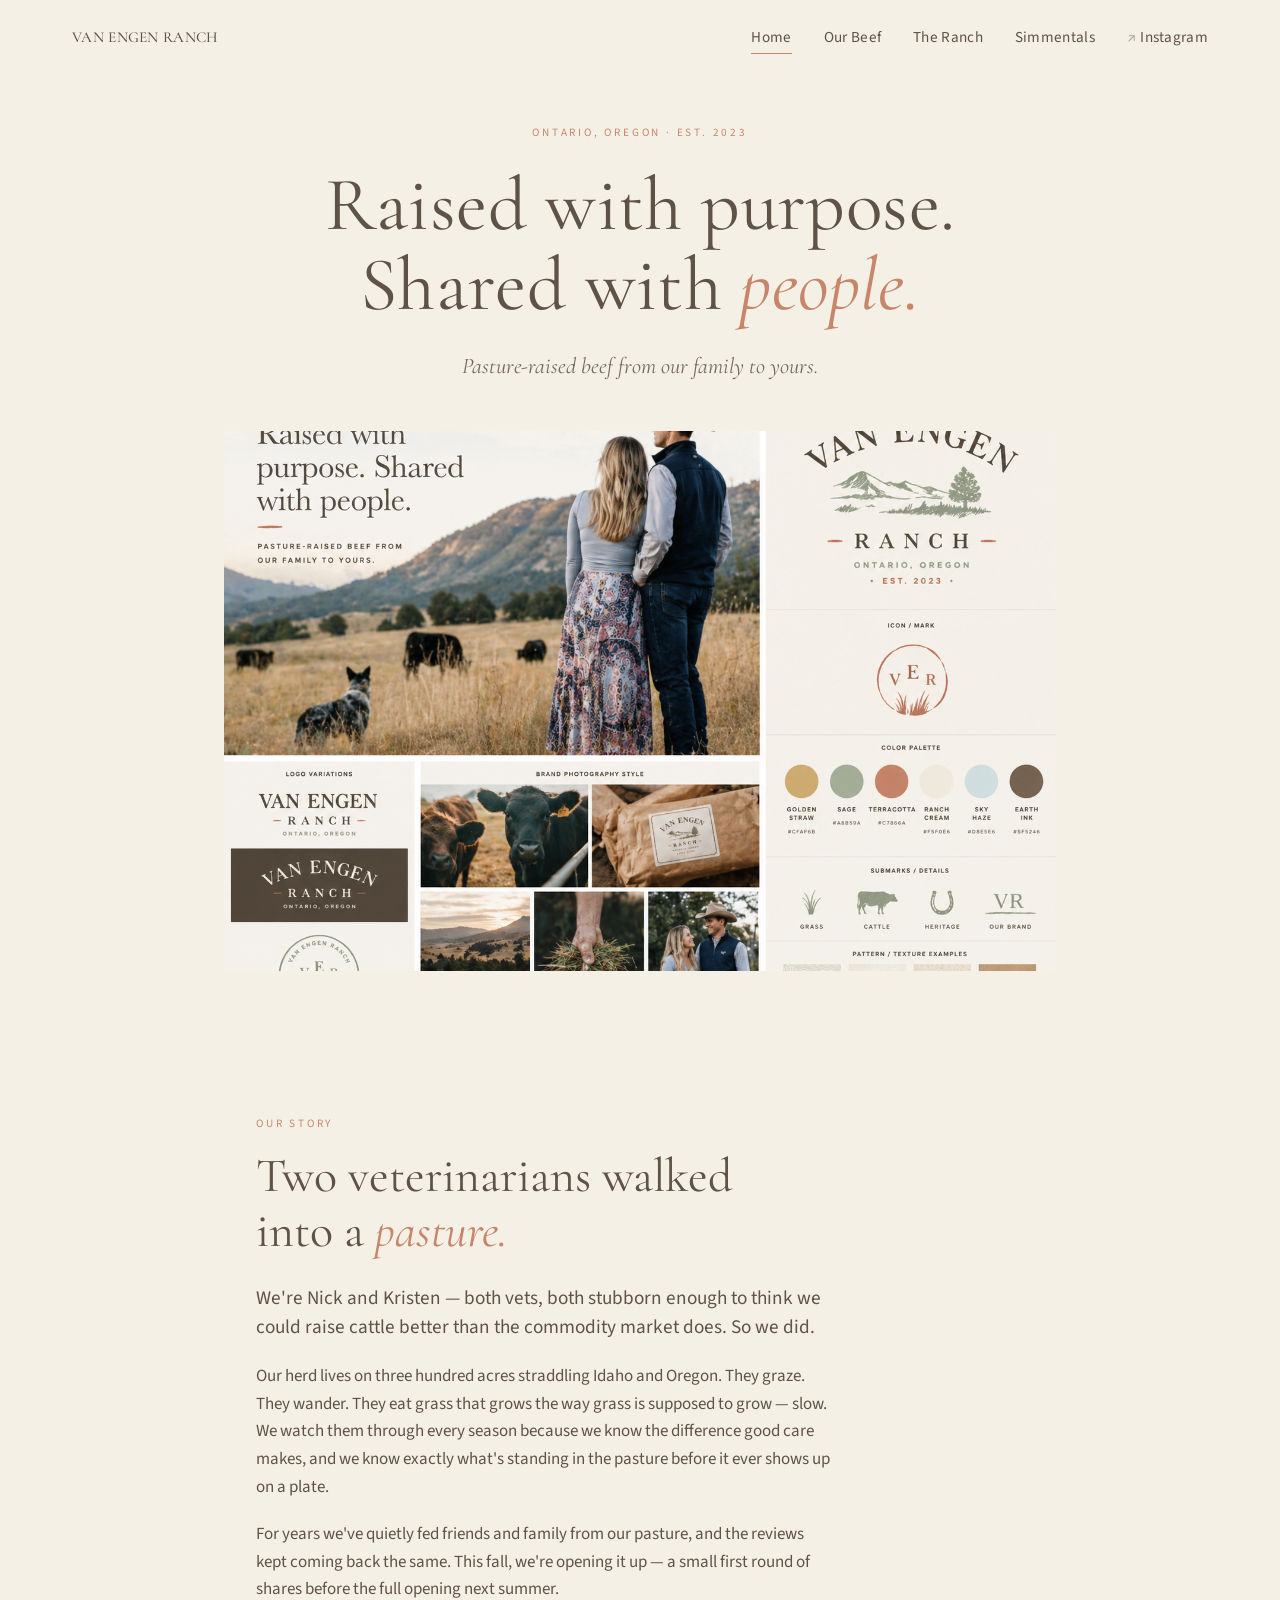
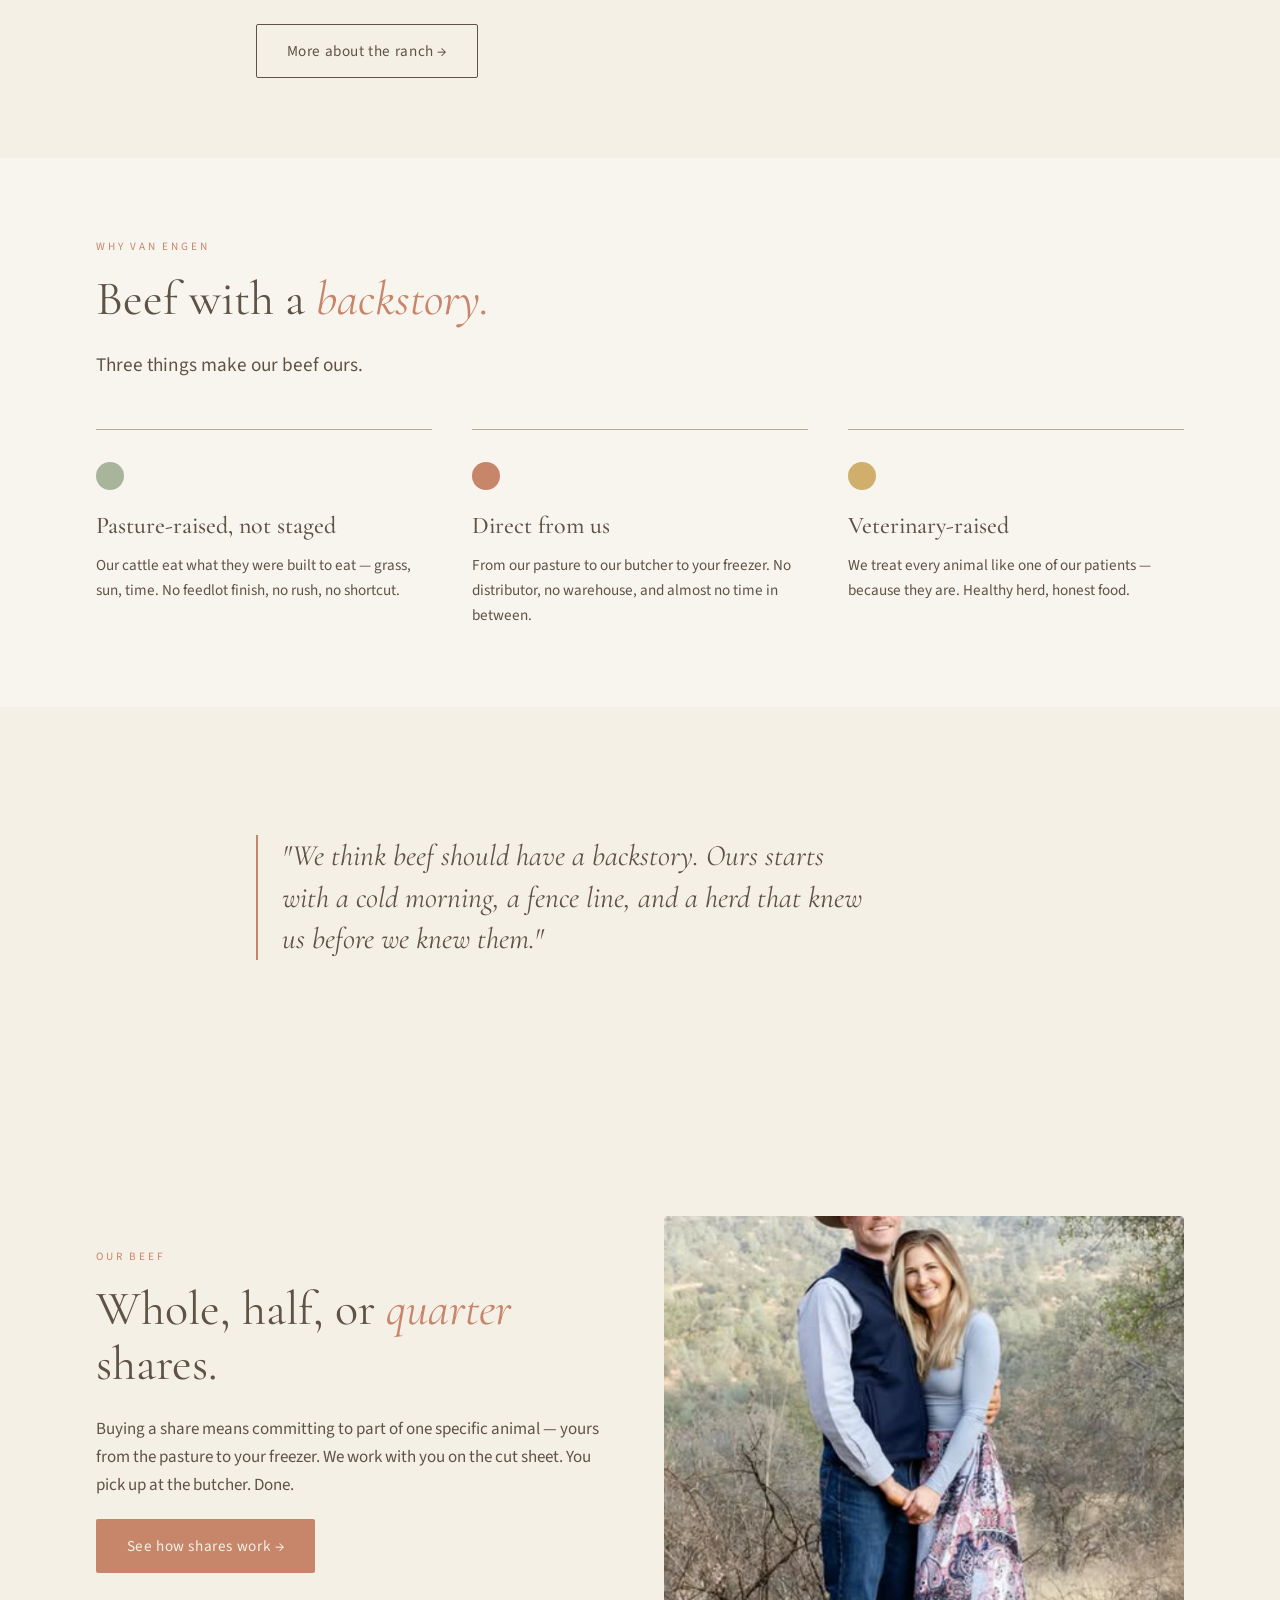
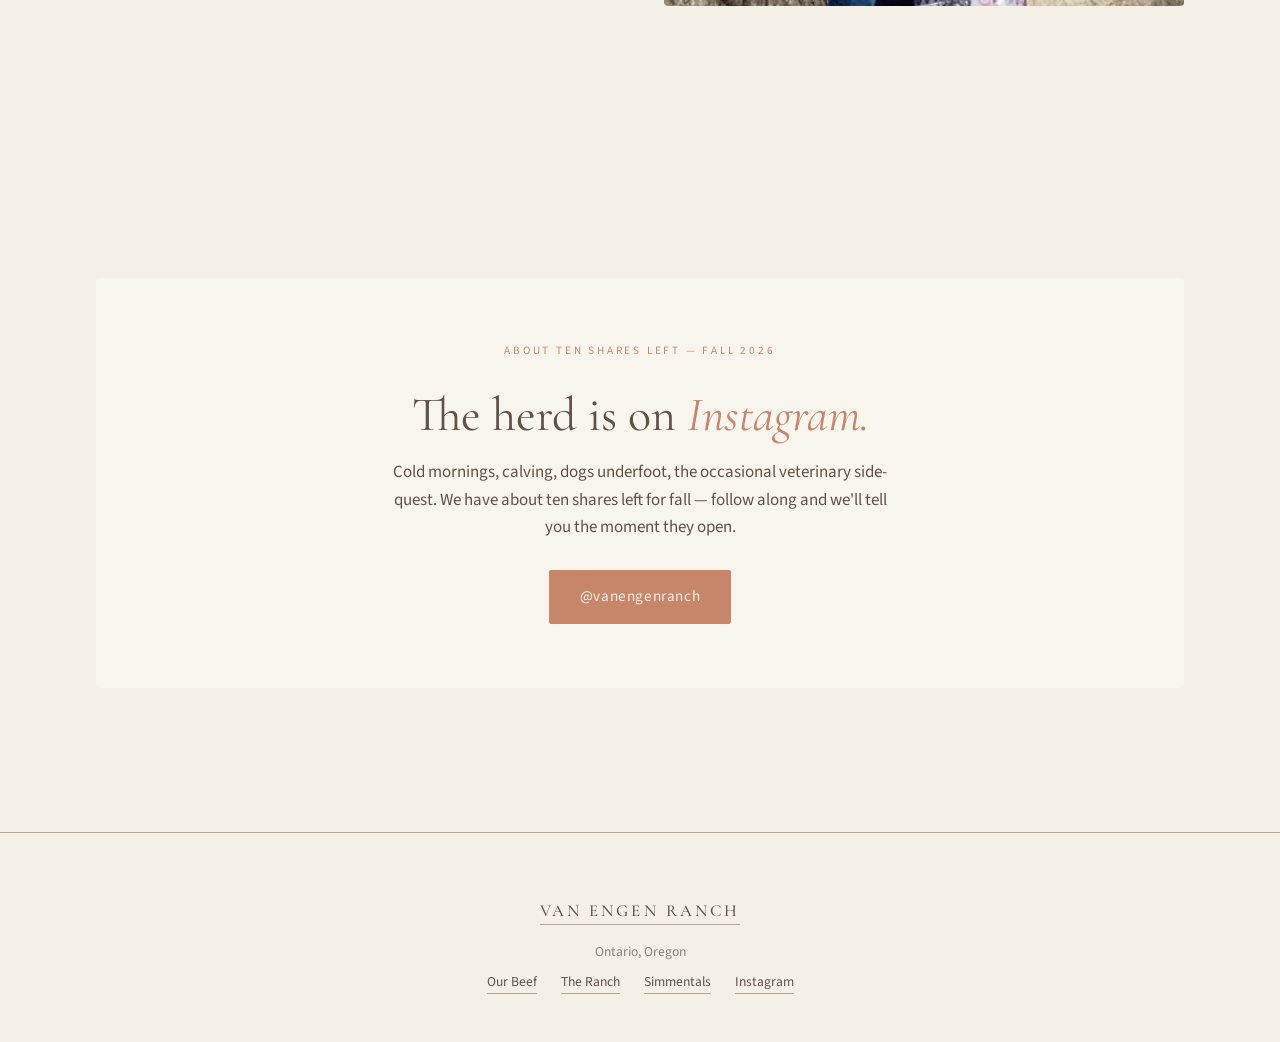
==== commit 1acfc78e: "Reframe site copy: proven DTC opening up, ~10 shares left for fall" ====
--- a/index.html
+++ b/index.html
@@ -37,7 +37,7 @@
     <div class="prose">
       <p class="lead">We're Nick and Kristen — both vets, both stubborn enough to think we could raise cattle better than the commodity market does. So we did.</p>
       <p>Our herd lives on three hundred acres straddling Idaho and Oregon. They graze. They wander. They eat grass that grows the way grass is supposed to grow — slow. We watch them through every season because we know the difference good care makes, and we know exactly what's standing in the pasture before it ever shows up on a plate.</p>
-      <p>This year, for the first time, we're selling directly to the people who eat it. No middleman, no warehouse, no anonymous truck. Just us, our cattle, and the families we want to feed.</p>
+      <p>For years we've quietly fed friends and family from our pasture, and the reviews kept coming back the same. This fall, we're opening it up — a small first round of shares before the full opening next summer.</p>
       <a class="btn btn-secondary" href="/ranch.html">More about the ranch →</a>
     </div>
   </div>
@@ -93,9 +93,9 @@
 
 <section>
   <div class="cta-block">
-    <p class="eyebrow">Following along</p>
+    <p class="eyebrow">About ten shares left — fall 2026</p>
     <h2>The herd is on <em>Instagram.</em></h2>
-    <p>Cold mornings, calving, dogs underfoot, the occasional veterinary side-quest. The first beef ships this fall — we'll let you know there when shares open.</p>
+    <p>Cold mornings, calving, dogs underfoot, the occasional veterinary side-quest. We have about ten shares left for fall — follow along and we'll tell you the moment they open.</p>
     <a class="btn btn-primary" href="https://instagram.com/vanengenranch" target="_blank" rel="noopener">@vanengenranch</a>
   </div>
 </section>
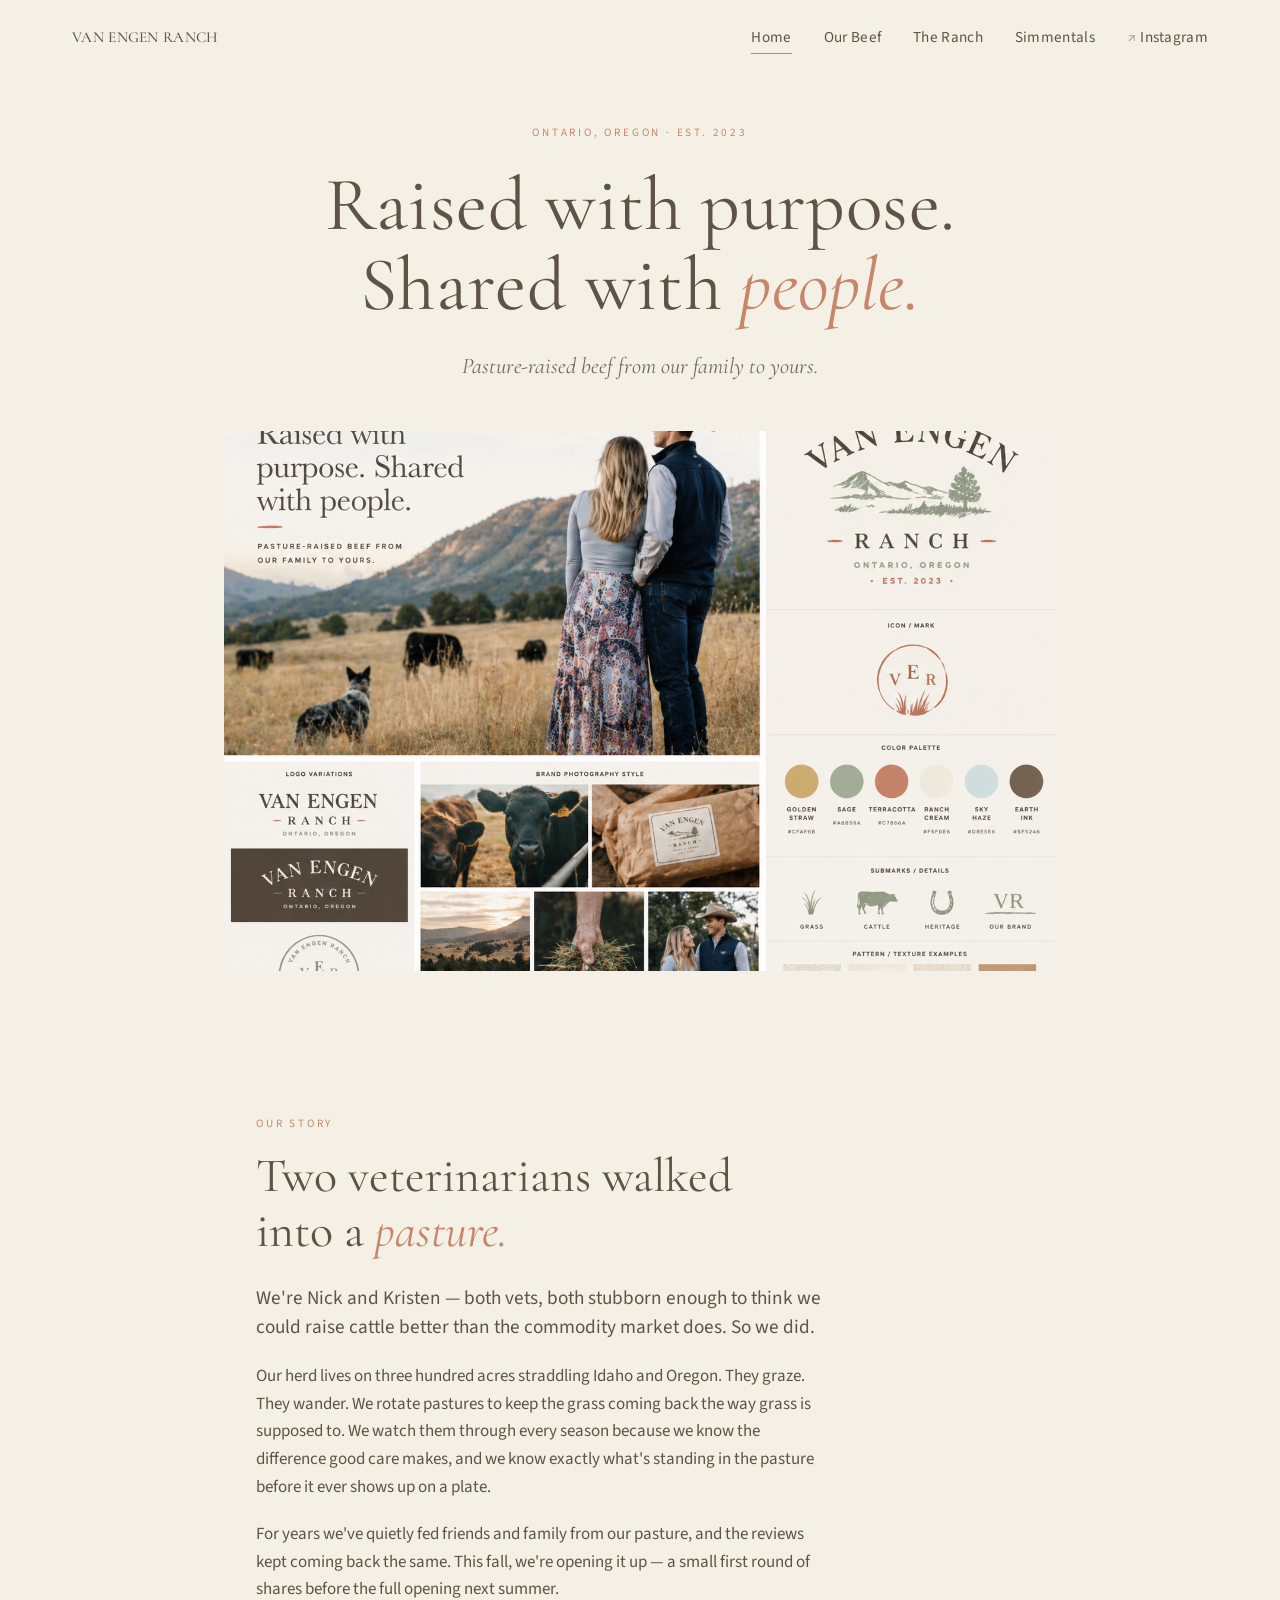
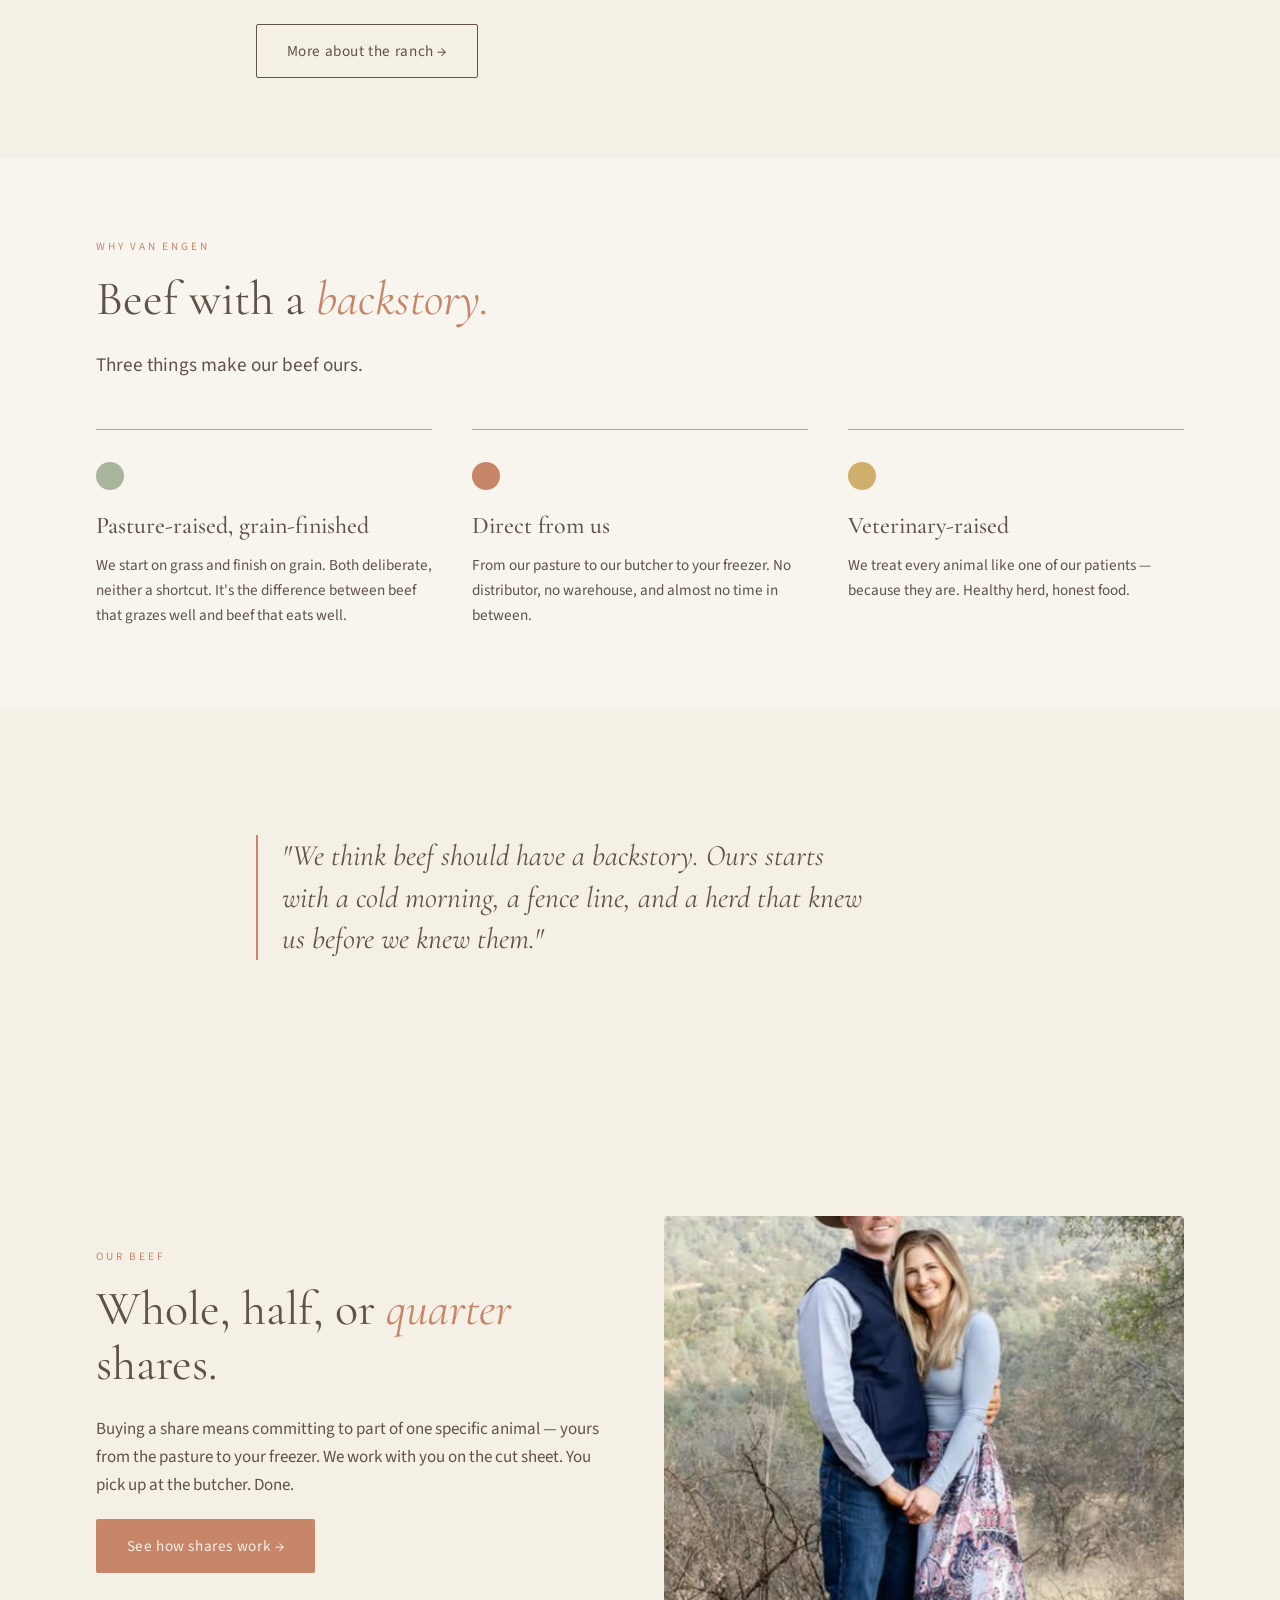
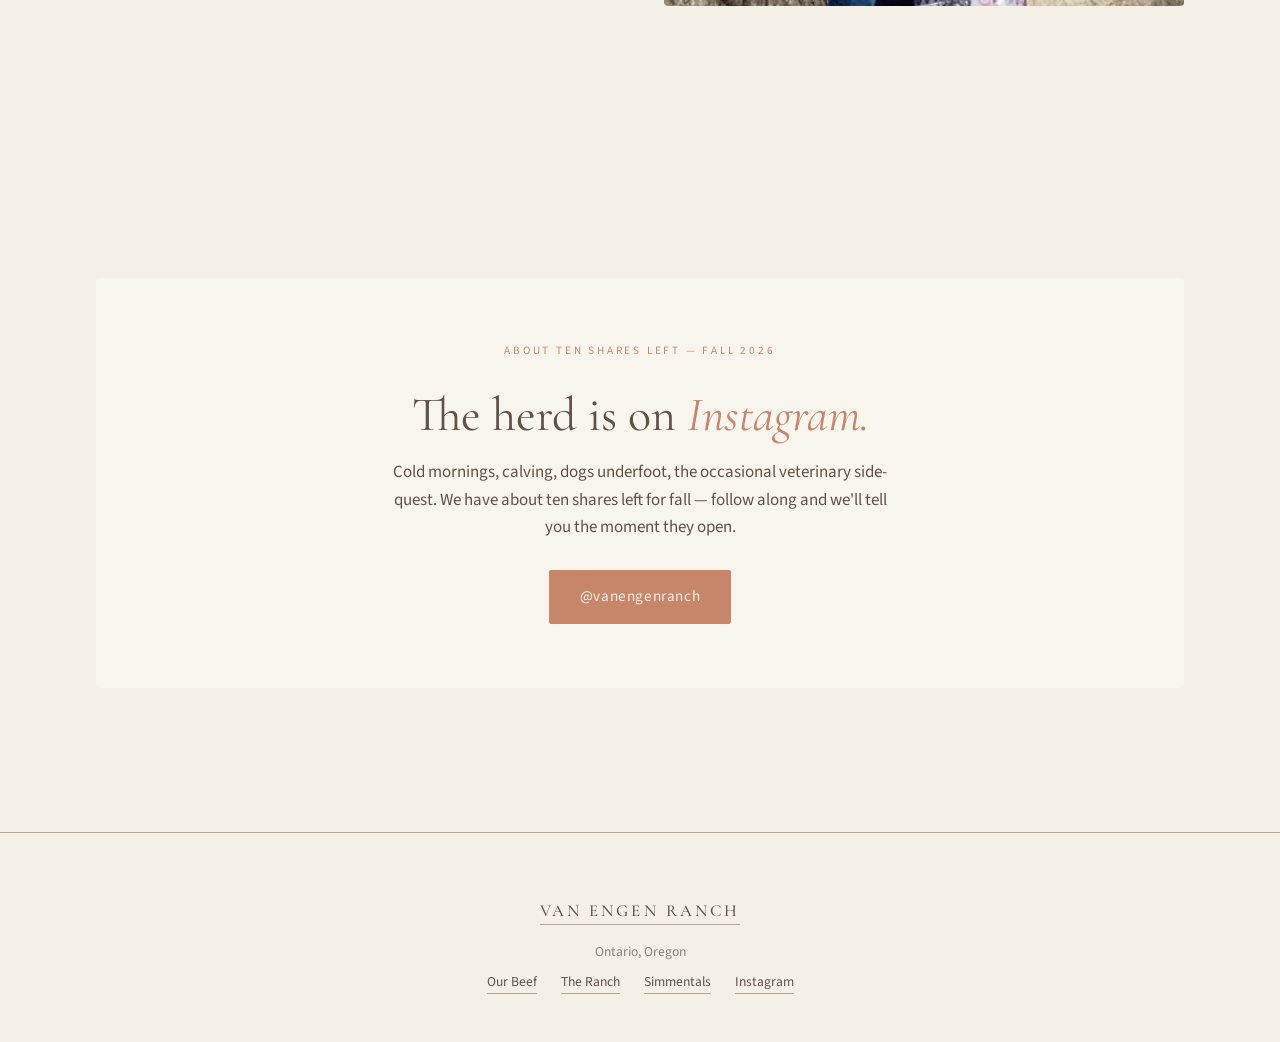
==== commit 1ffb22ca: "Replace fluff with reality: grain-finished, real share yields, honest claims" ====
--- a/index.html
+++ b/index.html
@@ -36,7 +36,7 @@
     <h2>Two veterinarians walked<br>into a <em>pasture.</em></h2>
     <div class="prose">
       <p class="lead">We're Nick and Kristen — both vets, both stubborn enough to think we could raise cattle better than the commodity market does. So we did.</p>
-      <p>Our herd lives on three hundred acres straddling Idaho and Oregon. They graze. They wander. They eat grass that grows the way grass is supposed to grow — slow. We watch them through every season because we know the difference good care makes, and we know exactly what's standing in the pasture before it ever shows up on a plate.</p>
+      <p>Our herd lives on three hundred acres straddling Idaho and Oregon. They graze. They wander. We rotate pastures to keep the grass coming back the way grass is supposed to. We watch them through every season because we know the difference good care makes, and we know exactly what's standing in the pasture before it ever shows up on a plate.</p>
       <p>For years we've quietly fed friends and family from our pasture, and the reviews kept coming back the same. This fall, we're opening it up — a small first round of shares before the full opening next summer.</p>
       <a class="btn btn-secondary" href="/ranch.html">More about the ranch →</a>
     </div>
@@ -52,8 +52,8 @@
     <div class="three-up">
       <div class="feature">
         <div class="icon sage"></div>
-        <h3>Pasture-raised, not staged</h3>
-        <p>Our cattle eat what they were built to eat — grass, sun, time. No feedlot finish, no rush, no shortcut.</p>
+        <h3>Pasture-raised, grain-finished</h3>
+        <p>We start on grass and finish on grain. Both deliberate, neither a shortcut. It's the difference between beef that grazes well and beef that eats well.</p>
       </div>
       <div class="feature">
         <div class="icon terracotta"></div>
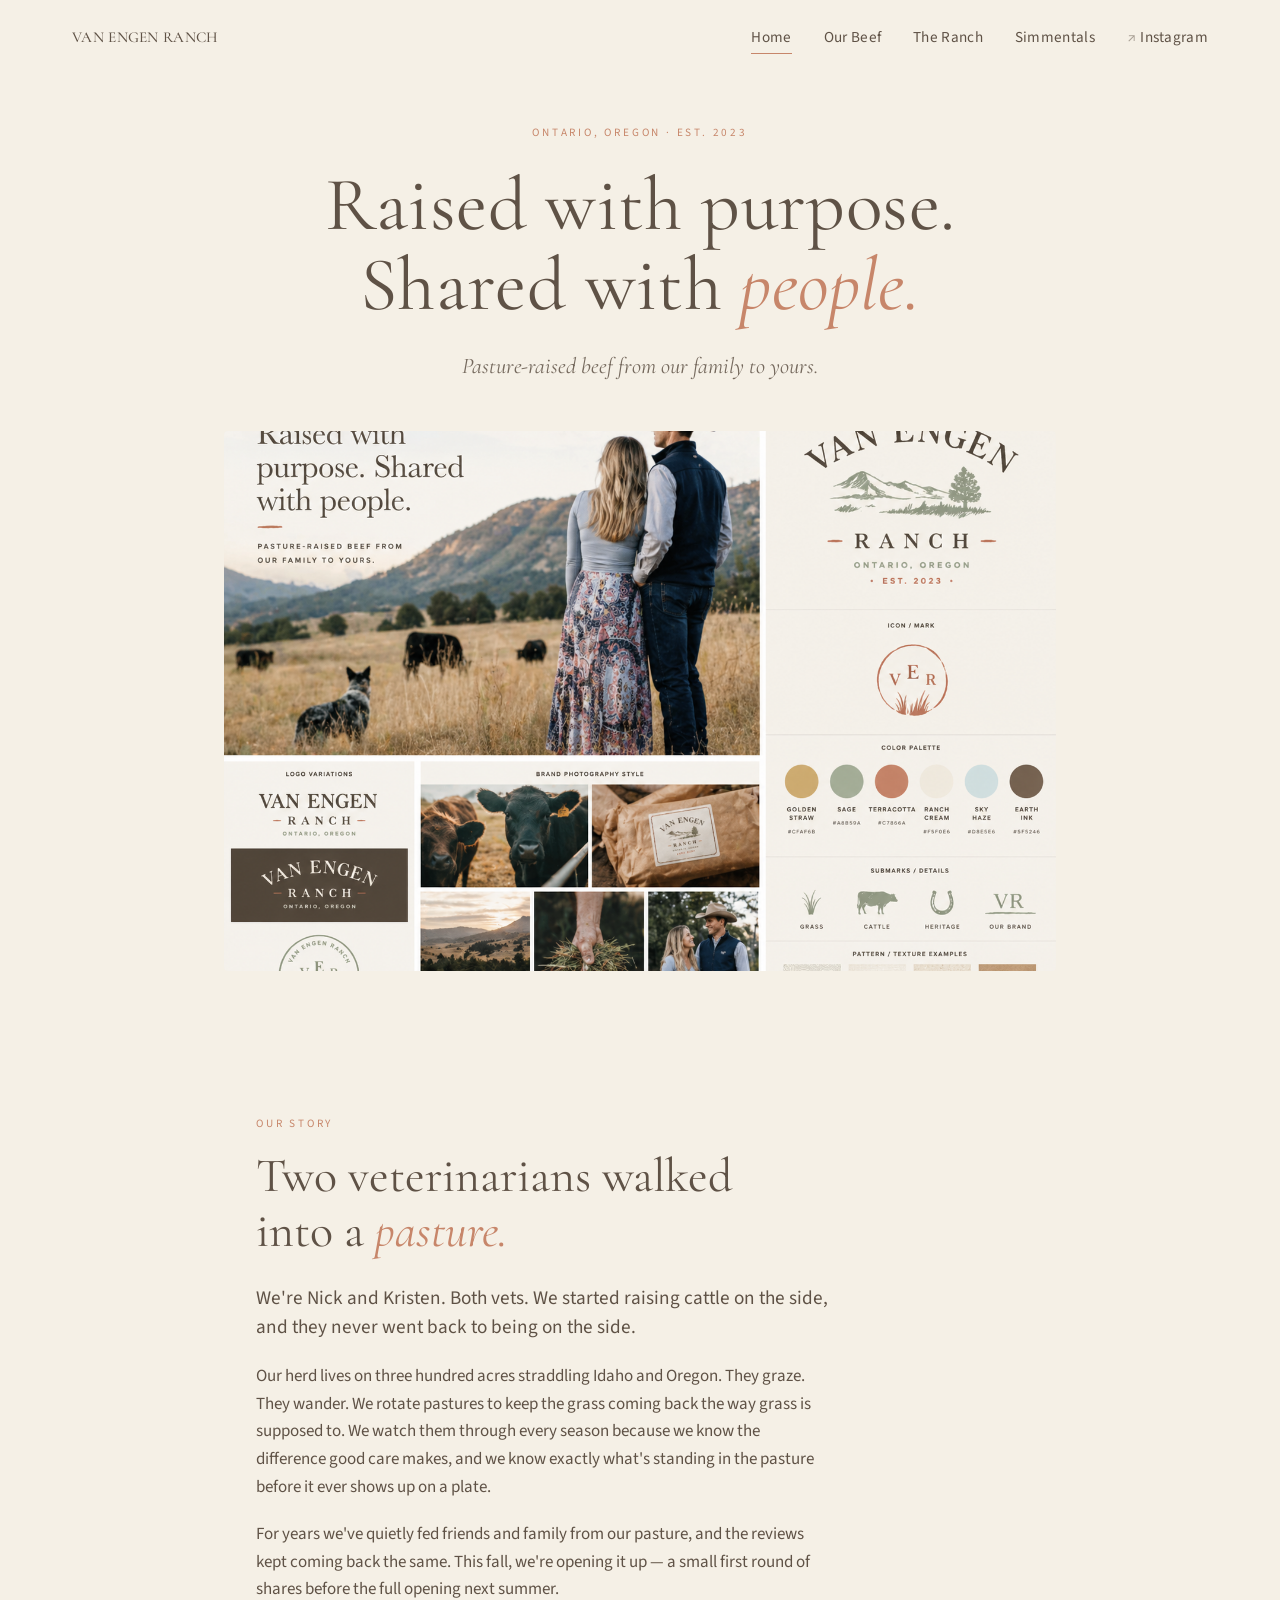
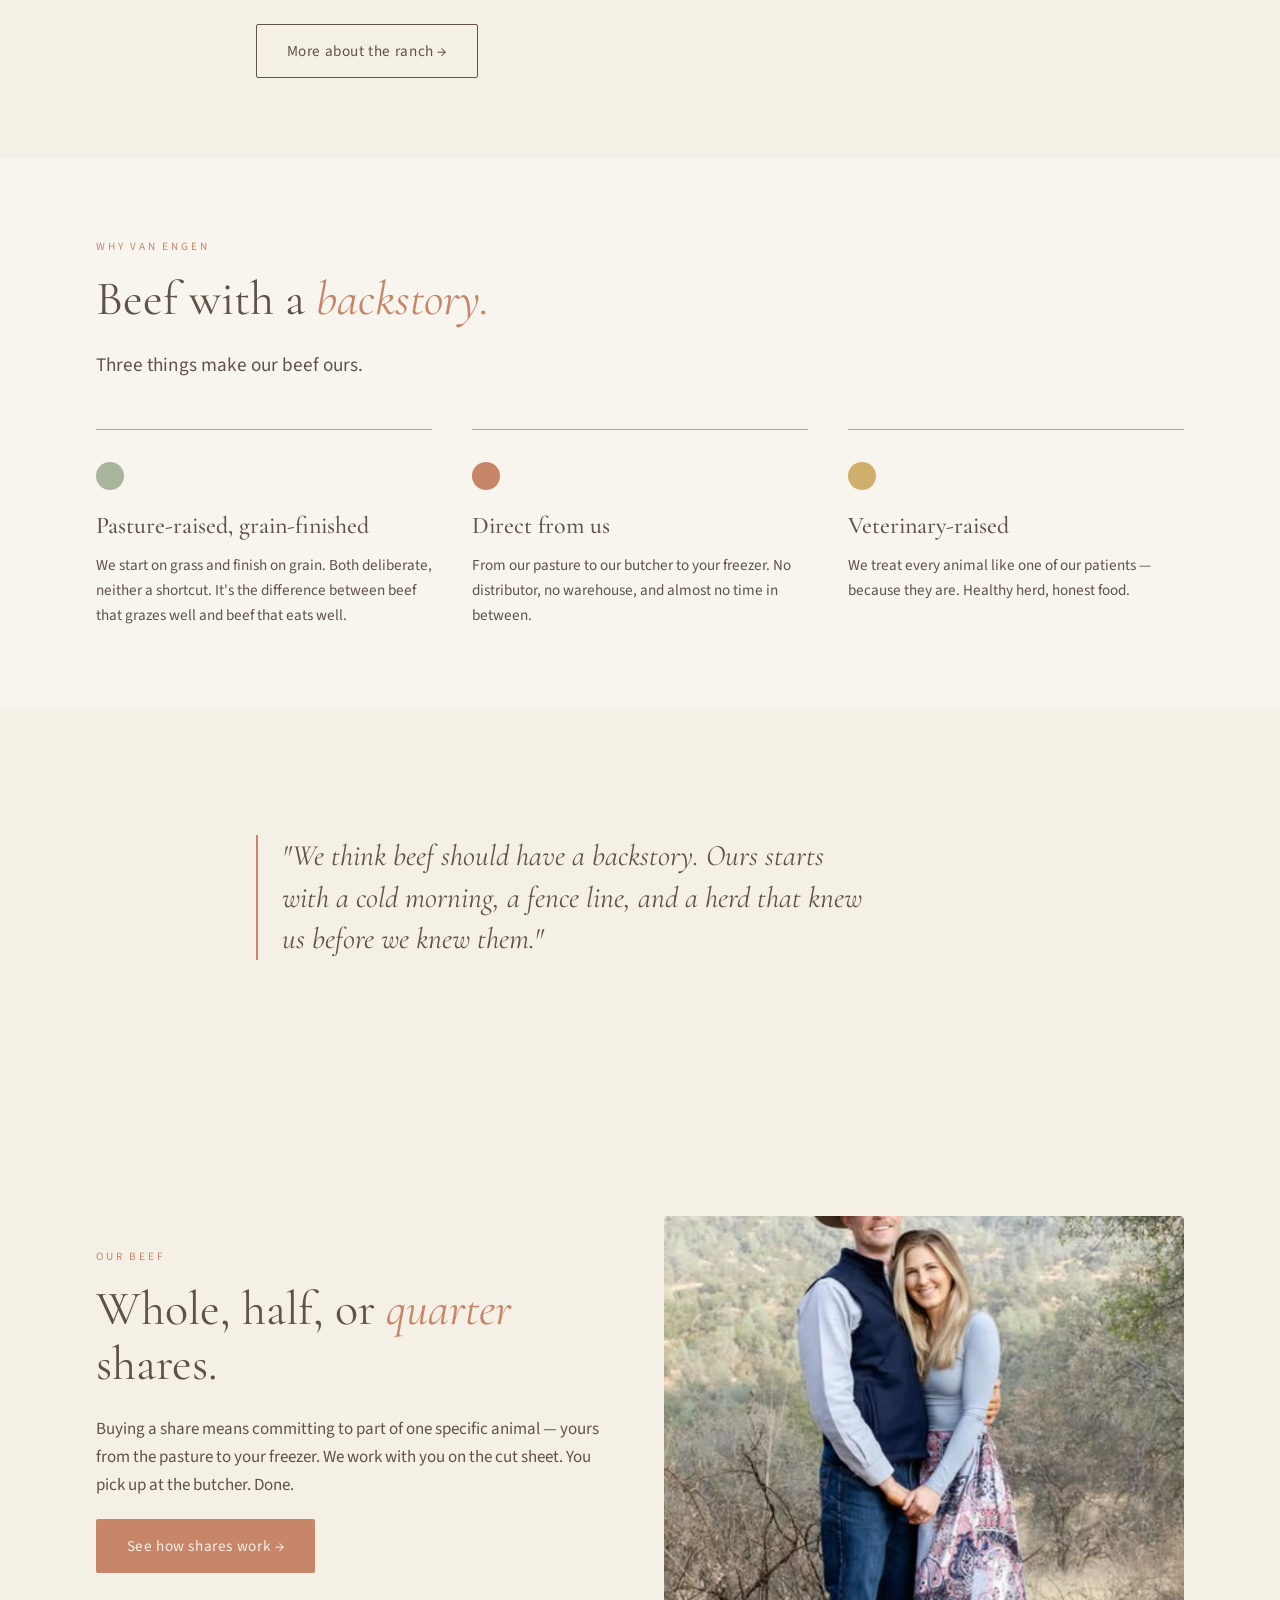
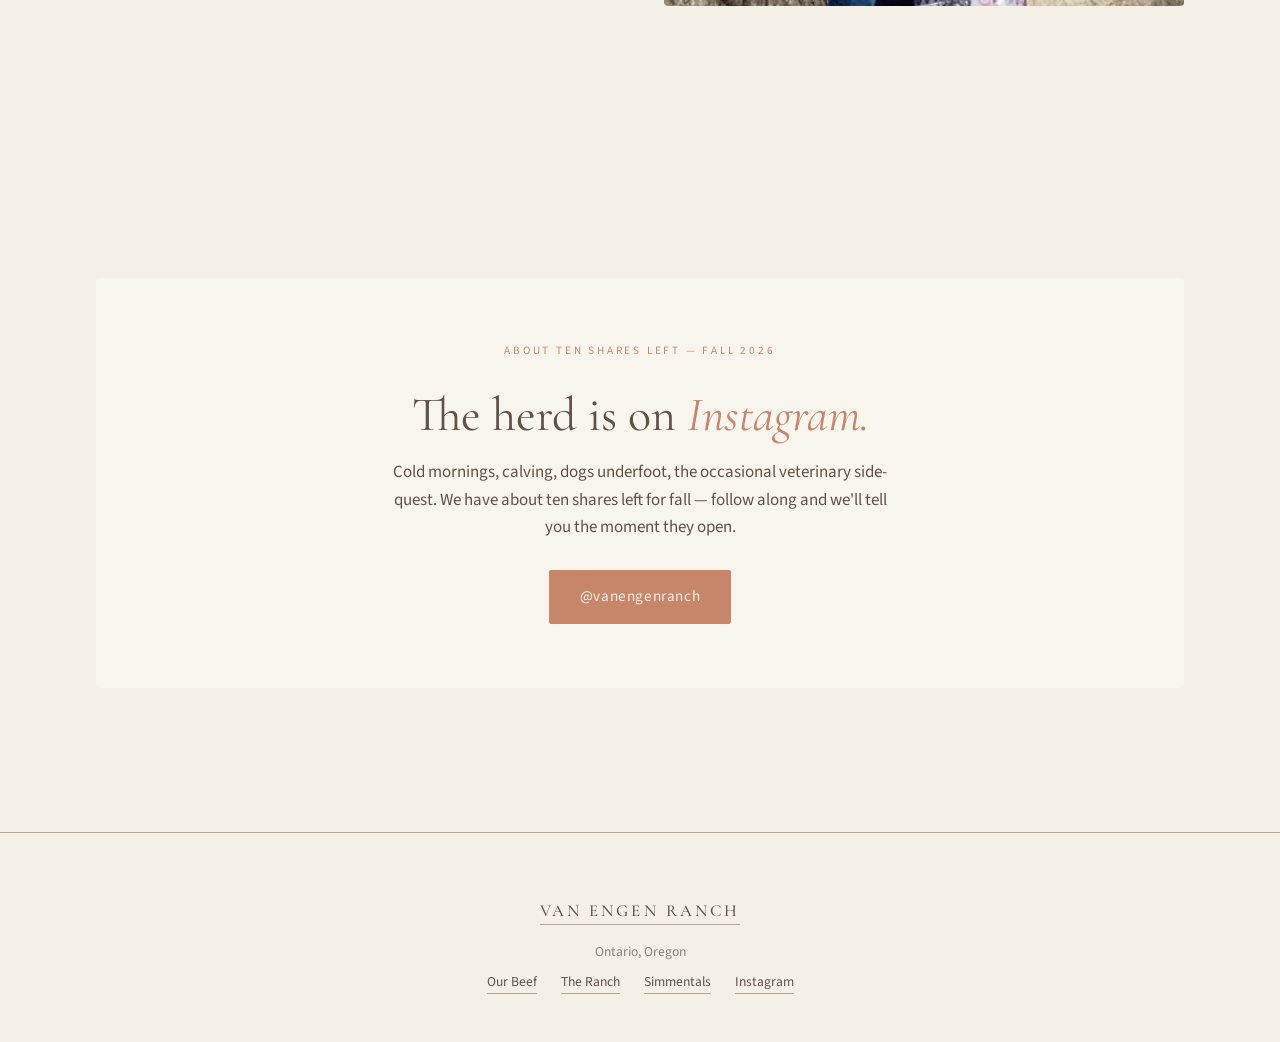
==== commit 26c91870: "Fold Nick's confirmed answers into KB and site (breed, weights, billing, Star pickup)" ====
--- a/index.html
+++ b/index.html
@@ -35,7 +35,7 @@
     <p class="eyebrow">Our story</p>
     <h2>Two veterinarians walked<br>into a <em>pasture.</em></h2>
     <div class="prose">
-      <p class="lead">We're Nick and Kristen — both vets, both stubborn enough to think we could raise cattle better than the commodity market does. So we did.</p>
+      <p class="lead">We're Nick and Kristen. Both vets. We started raising cattle on the side, and they never went back to being on the side.</p>
       <p>Our herd lives on three hundred acres straddling Idaho and Oregon. They graze. They wander. We rotate pastures to keep the grass coming back the way grass is supposed to. We watch them through every season because we know the difference good care makes, and we know exactly what's standing in the pasture before it ever shows up on a plate.</p>
       <p>For years we've quietly fed friends and family from our pasture, and the reviews kept coming back the same. This fall, we're opening it up — a small first round of shares before the full opening next summer.</p>
       <a class="btn btn-secondary" href="/ranch.html">More about the ranch →</a>
